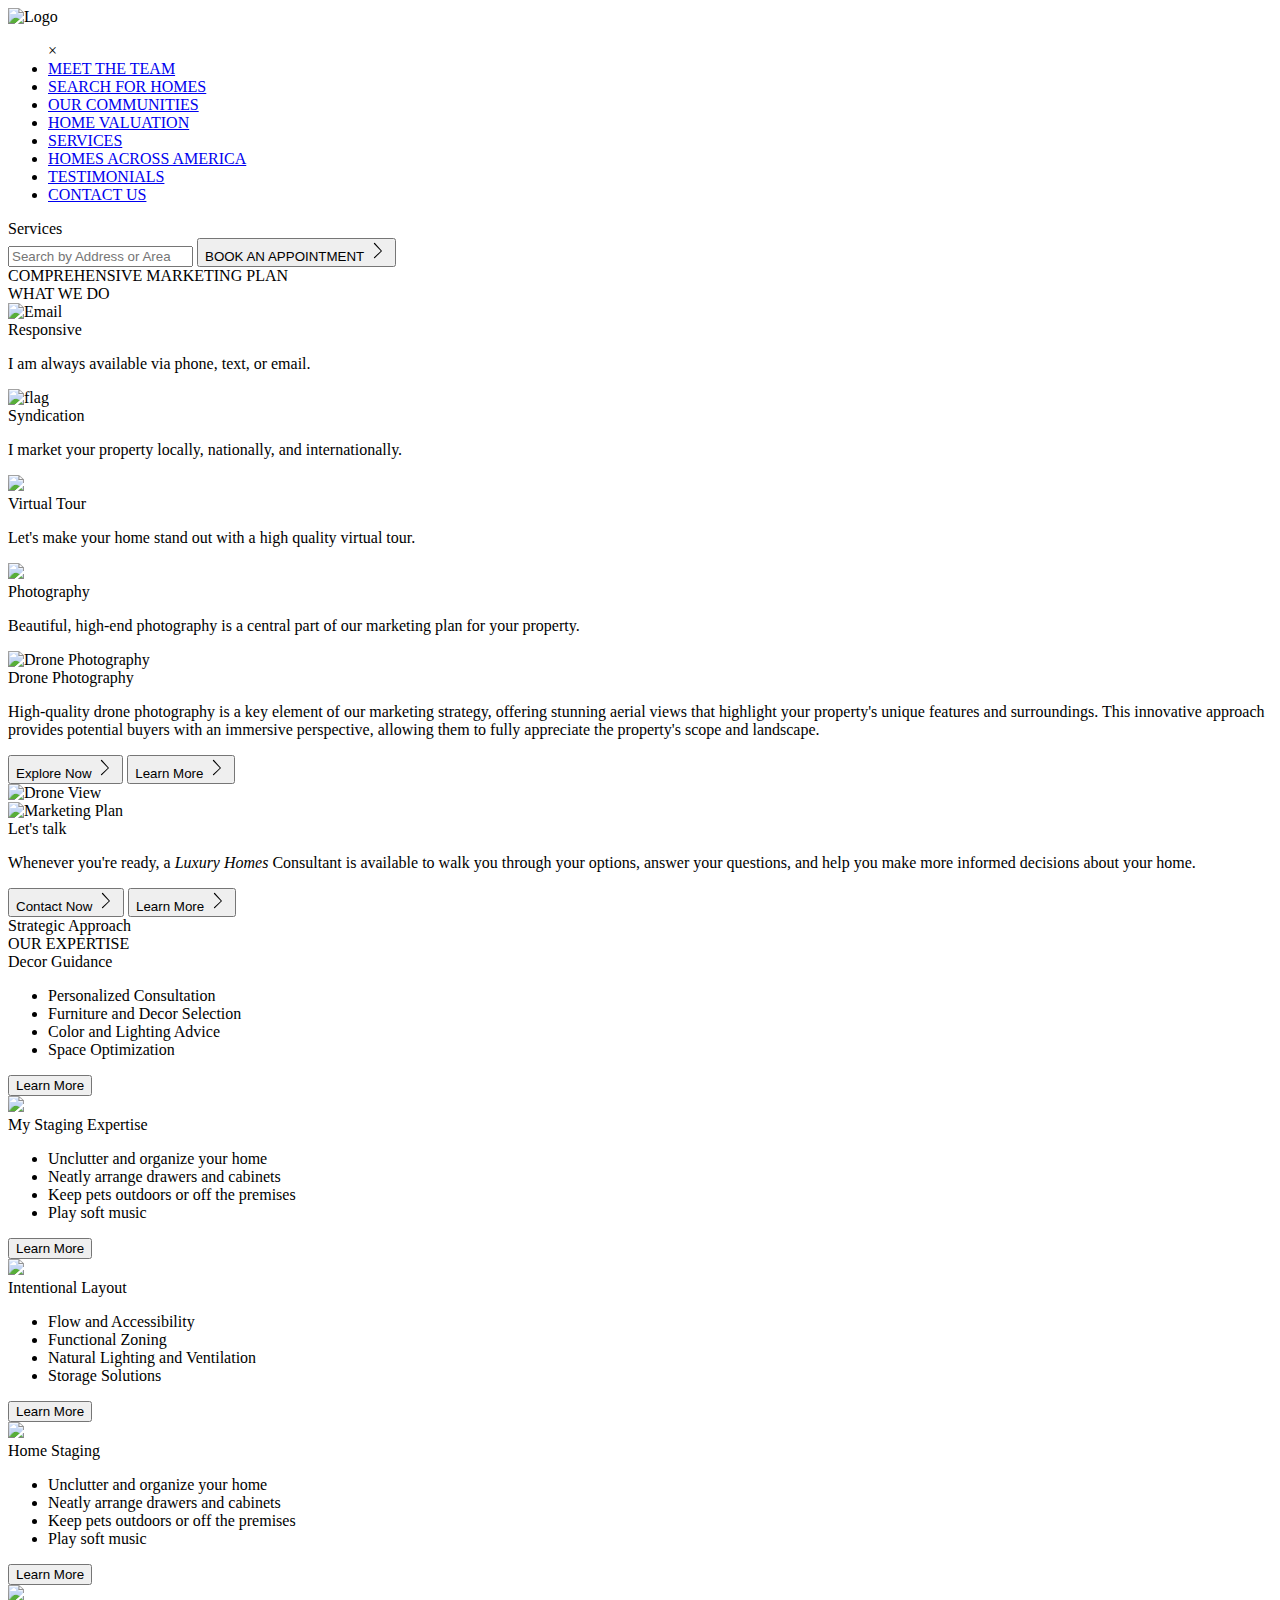
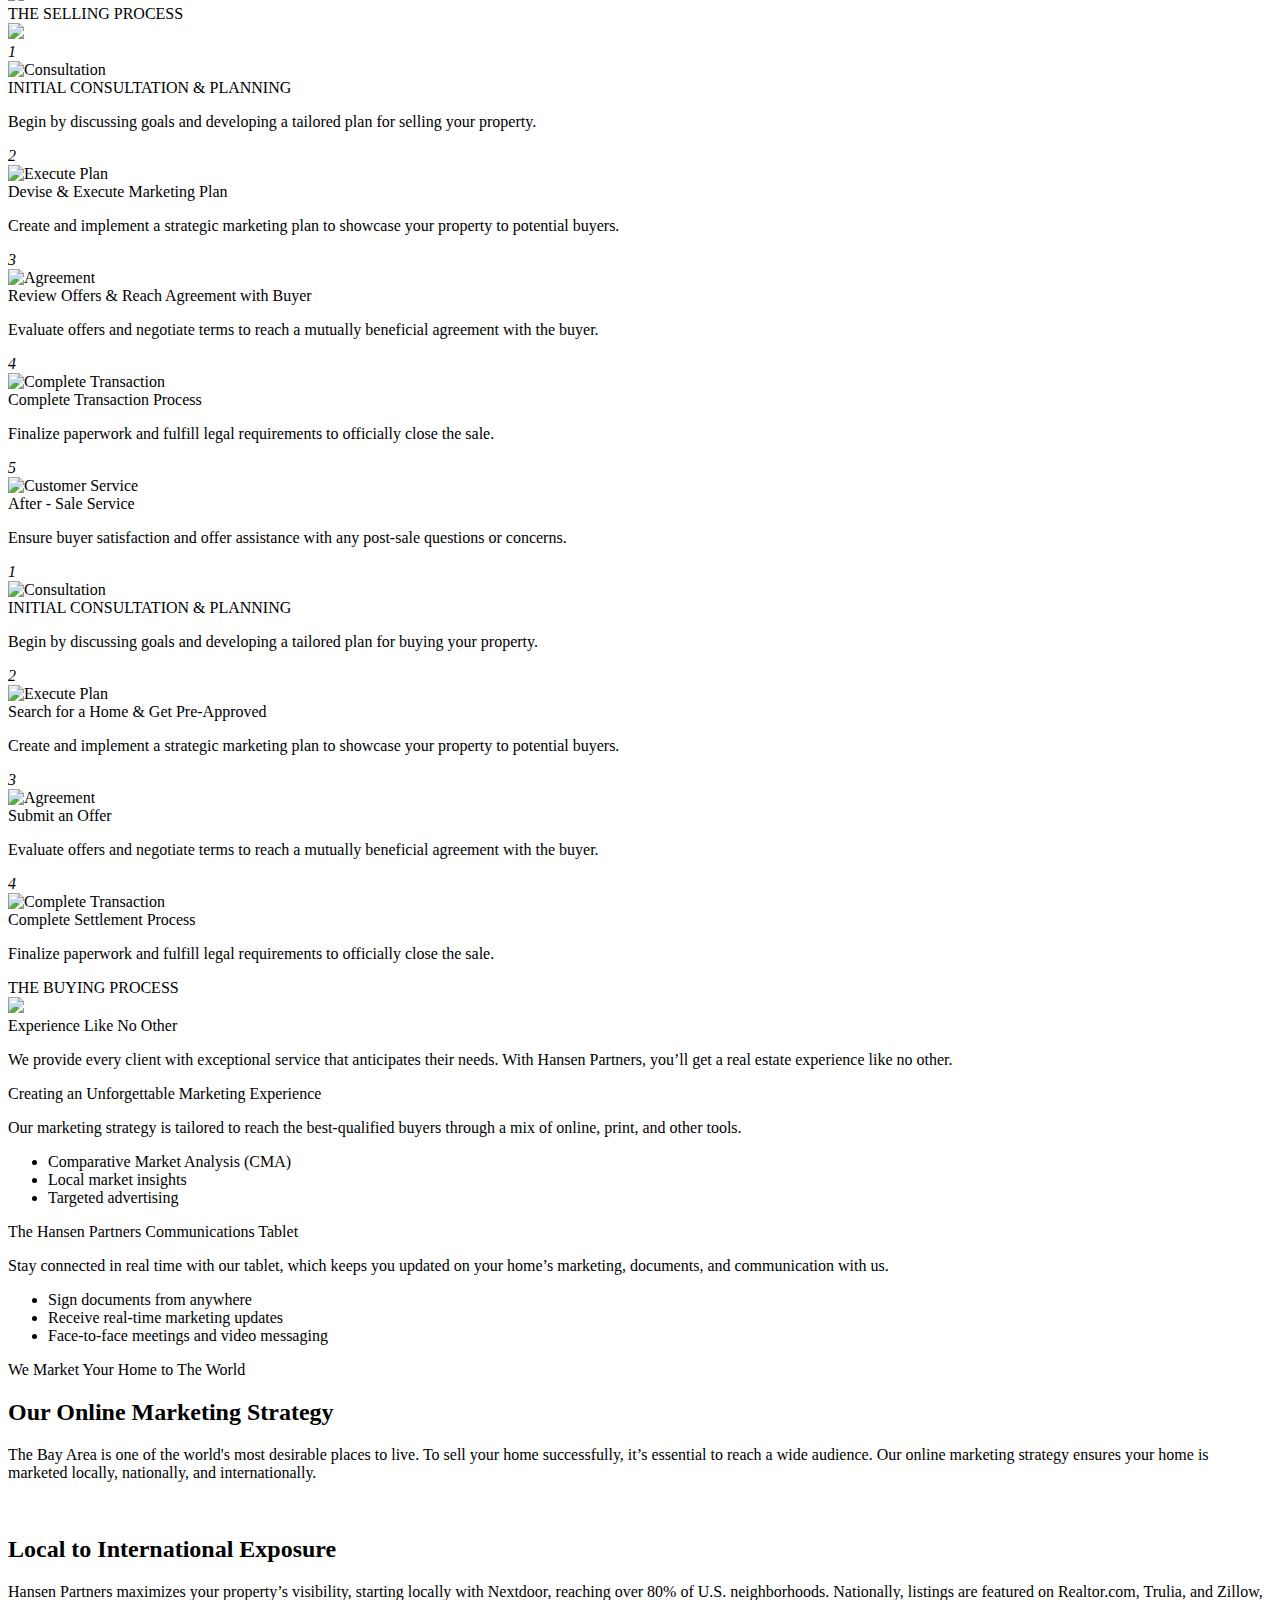
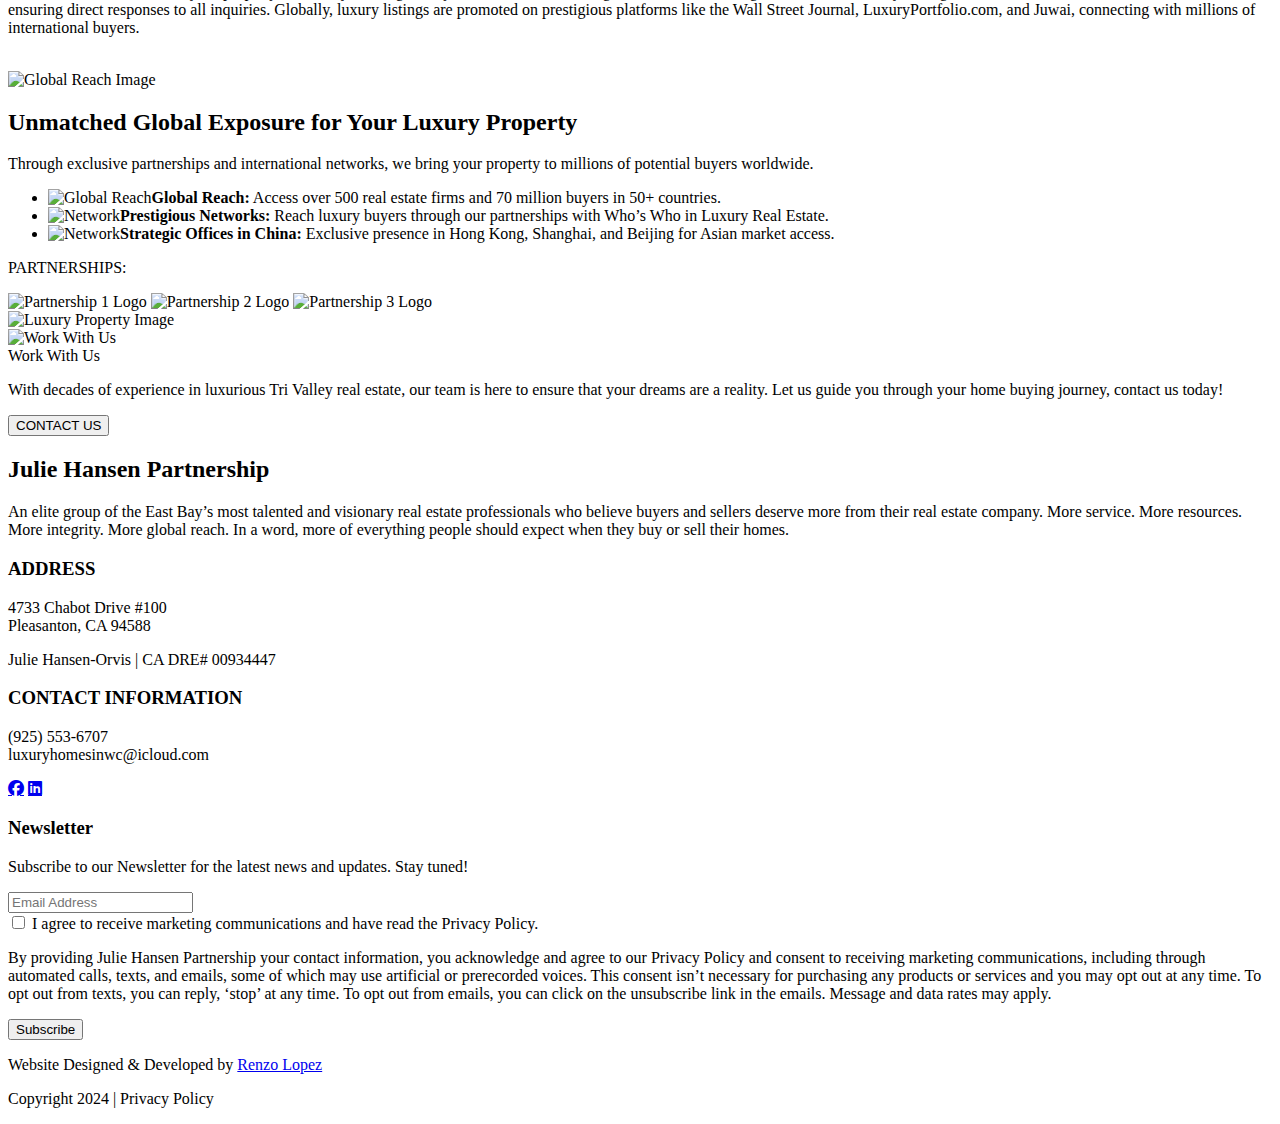
==== index.html @ a92ba983 "Add files via upload" ====
<!DOCTYPE html>
<html lang="en">

<head>
  <meta charset="UTF-8">
  <meta name="viewport" content="width=device-width, initial-scale=1.0">
  <title>Services | Pleasanton Real Estate | Julie Hansen Partnership</title>
  <link rel="icon" href="../img/julie-hansen-logo.ico" type="image/x-icon">
  <link href="../css/styles.css" rel="stylesheet">
  <link href="../css/responsive-marketing-plan.css" rel="stylesheet">
  <link href="../css/responsive-header.css" rel="stylesheet">
  <link href="../css/responsive-drone.css" rel="stylesheet">
  <link href="../css/responsive-market.css" rel="stylesheet">
  <link href="../css/responsive-process.css" rel="stylesheet">
  <link href="../css/responsive-gallery.css" rel="stylesheet">
  <link href="../css/responsive-partnership.css" rel="stylesheet">
  <link href="../css/responsive-work.css" rel="stylesheet">
  <link rel="preconnect" href="https://fonts.googleapis.com">
  <link rel="preconnect" href="https://fonts.gstatic.com" crossorigin>
  <link href="https://fonts.googleapis.com/css2?family=Montserrat:ital,wght@0,100..900;1,100..900&display=swap"
    rel="stylesheet">
  <link rel="stylesheet" href="https://cdnjs.cloudflare.com/ajax/libs/font-awesome/6.5.0/css/all.min.css">

</head>

<body>
  <header>
    <nav>
      <div class="overlay">
        <div class="logo">
          <img
            src="https://res.cloudinary.com/luxuryp/images/w_1920,c_limit,f_auto,q_auto/tprhoiglqzbp9mbu8x8s/jhsereno-light"
            alt="Logo">
        </div>
        <div class="hamburger" id="hamburger">
          <div class="bar"></div>
          <div class="bar"></div>
          <div class="bar"></div>
        </div>
        <ul id="nav-list">
          <span class="close-btn" id="close-btn">&times;</span> <!-- Close Button -->
          <li class="header-nav"><a href="#">MEET THE TEAM</a></li>
          <li class="header-nav"><a href="#">SEARCH FOR HOMES</a></li>
          <li class="header-nav"><a href="#">OUR COMMUNITIES</a></li>
          <li class="header-nav"><a href="#">HOME VALUATION</a></li>
          <li class="header-nav"><a href="#">SERVICES</a></li>
          <li class="header-nav"><a href="#">HOMES ACROSS AMERICA</a></li>
          <li class="header-nav"><a href="#">TESTIMONIALS</a></li>
          <li class="header-nav"><a href="#">CONTACT US</a></li>
        </ul>
      </div>
      <section id="services-section">
        <div class="service-txt">Services</div>
        <div id="services-btn-container">
          <input type="text" class="search-bar" placeholder="Search by Address or Area">
          <button class="appointment">
            BOOK AN APPOINTMENT
            <svg xmlns="http://www.w3.org/2000/svg" width="20" height="20" fill="currentColor" class="chevron-icon"
              viewBox="0 0 16 16">
              <path fill-rule="evenodd"
                d="M4.854 1.646a.5.5 0 0 1 .707 0L11.207 8l-5.646 5.646a.5.5 0 0 1-.707-.707L10.293 8 4.854 2.354a.5.5 0 0 1 0-.708z" />
            </svg>
          </button>
        </div>
      </section>
    </nav>
  </header>




  <section id="marketing-plan">
    <div class="plan-title">
      <span class="plan-highlight">COMPREHENSIVE</span> MARKETING PLAN
      <div class="sub-title">WHAT WE DO</div>
    </div>
    <div class="plan">
      <div class="plan-approach">
        <div class="plan-info">

          <img src="../img/responsive" alt="Email">
          <div class="plan-txt">
            Responsive
          </div>
          <p>
            I am always available via phone, text, or email.
          </p>
        </div>
      </div>
      <div class="plan-approach">
        <div class="plan-info">
          <img src="../img/syndication" alt="flag">
          <div class="plan-txt">
            Syndication
          </div>
          <p>
            I market your property locally, nationally, and internationally.
          </p>
        </div>
      </div>

      <div class="plan-approach">
        <div class="plan-info"><img src="../img/virtual-tour.jpeg">
          <div class="plan-txt">
            Virtual Tour
          </div>
          <p>
            Let's make your home stand out with a high quality virtual tour.
          </p>
        </div>
      </div>

      <div class="plan-approach">
        <div class="plan-info"><img src="../img/photography.jpeg">
          <div class="plan-txt">
            Photography
          </div>
          <p>
            Beautiful, high-end photography is a central part of our marketing plan for your property.
          </p>
        </div>
      </div>
    </div>
    <div class="drone">
      <div class="drone-container">
        <div class="drone-approach">
          <div class="drone-info">
            <img src="../img/drone-photography.jpeg" alt="Drone Photography">
          </div>
        </div>
        <div class="drone-details">
          <div class="start-txt">
            Drone Photography
          </div>
          <p>High-quality drone photography is a key element of our marketing strategy, offering stunning aerial views
            that highlight
            your property's unique features and surroundings. This innovative approach provides potential buyers with an
            immersive
            perspective, allowing them to fully appreciate the property's scope and landscape.
          </p>
          <div class="drone-btn">
            <button class="contact-btn">Explore Now
              <svg xmlns="http://www.w3.org/2000/svg" width="20" height="20" fill="currentColor" class="chevron-icon"
                viewBox="0 0 16 16">
                <path fill-rule="evenodd"
                  d="M4.854 1.646a.5.5 0 0 1 .707 0L11.207 8l-5.646 5.646a.5.5 0 0 1-.707-.707L10.293 8 4.854 2.354a.5.5 0 0 1 0-.708z" />
              </svg></button>
            <button class="learn-more">Learn More
              <svg xmlns="http://www.w3.org/2000/svg" width="20" height="20" fill="currentColor" class="chevron-icon"
                viewBox="0 0 16 16">
                <path fill-rule="evenodd"
                  d="M4.854 1.646a.5.5 0 0 1 .707 0L11.207 8l-5.646 5.646a.5.5 0 0 1-.707-.707L10.293 8 4.854 2.354a.5.5 0 0 1 0-.708z" />
              </svg>
            </button>
          </div>
        </div>
        <div class="drone-view"><img src="../img/drone-view.jpeg" alt="Drone View"></div>
      </div>
    </div>
    <div class="plan2">
      <div class="plan2-container">

        <div class="market-approach"><img src="../img/marketing-plan.jpeg" alt="Marketing Plan"></div>
        <div class="market-approach-details">
          <div class="start-txt">
            Let's talk
          </div>
          <p>Whenever you're ready, a <span class="company-txt"><i>Luxury Homes</i></span> Consultant is available to
            walk you
            through your
            options, answer
            your questions, and help you make more informed decisions about your home.
          </p>
          <div class="plan-btn">
            <button class="contact-btn">Contact Now
              <svg xmlns="http://www.w3.org/2000/svg" width="20" height="20" fill="currentColor" class="chevron-icon"
                viewBox="0 0 16 16">
                <path fill-rule="evenodd"
                  d="M4.854 1.646a.5.5 0 0 1 .707 0L11.207 8l-5.646 5.646a.5.5 0 0 1-.707-.707L10.293 8 4.854 2.354a.5.5 0 0 1 0-.708z" />
              </svg></button>
            <button class="learn-more">Learn More
              <svg xmlns="http://www.w3.org/2000/svg" width="20" height="20" fill="currentColor" class="chevron-icon"
                viewBox="0 0 16 16">
                <path fill-rule="evenodd"
                  d="M4.854 1.646a.5.5 0 0 1 .707 0L11.207 8l-5.646 5.646a.5.5 0 0 1-.707-.707L10.293 8 4.854 2.354a.5.5 0 0 1 0-.708z" />
              </svg>
            </button>
          </div>
        </div>


      </div>
    </div>


  </section>

  <section id="strategic-approach">

    <div class="plan-title">
      <span class="plan-highlight">Strategic </span>Approach
      <div class="sub-title">OUR EXPERTISE</div>

    </div>
    <div class="services-offered">
      <div class="service-title">
        <div class="service-overlay">
          <div class="services-txt">Decor Guidance</div>
          <ul>
            <li>Personalized Consultation
            </li>
            <li>Furniture and Decor Selection</li>
            <li>Color and Lighting Advice</li>
            <li>Space Optimization
            </li>

          </ul>
          <button class="learn-btn">Learn More</button>
        </div>
        <img src="../img/decor-guidance.jpeg" class="blurred-image">
      </div>

      <div class="service-title">
        <div class="service-overlay">
          <div class="services-txt">My Staging Expertise</div>
          <ul>
            <li>Unclutter and organize your home

            </li>
            <li>Neatly arrange drawers and cabinets
            </li>
            <li>Keep pets outdoors or off the premises</li>
            <li>Play soft music
            </li>
          </ul>
          <button class="learn-btn">Learn More</button>

        </div>
        <img src="../img/staging-expertise.jpeg" class="blurred-image">
      </div>

      <div class="service-title">
        <div class="service-overlay">
          <div class="services-txt">Intentional Layout</div>
          <ul>
            <li>Flow and Accessibility
            </li>
            <li>Functional Zoning</li>
            <li>Natural Lighting and Ventilation</li>
            <li>Storage Solutions
            </li>

          </ul>
          <button class="learn-btn">Learn More</button>

        </div>
        <img src="../img/home-organize.jpeg" class="blurred-image">
      </div>

      <div class="service-title">
        <div class="service-overlay">
          <div class="services-txt">Home Staging</div>
          <ul>
            <li>Unclutter and organize your home

            </li>
            <li>Neatly arrange drawers and cabinets
            </li>
            <li>Keep pets outdoors or off the premises
            </li>
            <li>Play soft music
            </li>

          </ul>
          <button class="learn-btn">Learn More</button>

        </div>
        <img src="../img/intentional-layout.jpeg" class="blurred-image">
      </div>
    </div>
  </section>

  <section id="selling-process">
    <div class="selling-container">
      <div class="selling-steps">
        <div class="selling-overlay">THE SELLING PROCESS</div>
        <img src="../img/selling-process.jpeg">
      </div>
      <div class="timeline">
        <div class="timeline__event animated fadeInUp delay-3s timeline__event--type1">
          <div class="timeline__event__icon">
            <i>1</i>
            <div class="timeline_icon">
              <img src="../img/consultation.svg" alt="Consultation">
            </div>
          </div>
          <div class="timeline__event__content">
            <div class="timeline__event__title">
              INITIAL CONSULTATION & PLANNING
            </div>
            <div class="timeline__event__description">
              <p>Begin by discussing goals and developing a tailored plan for selling your property.</p>
            </div>
          </div>
        </div>
        <div class="timeline__event animated fadeInUp delay-2s timeline__event--type2">
          <div class="timeline__event__icon">
            <i>2</i>
            <div class="timeline_icon">
              <img src="../img/execute.png" alt="Execute Plan">
            </div>
          </div>
          <div class="timeline__event__content">
            <div class="timeline__event__title">
              Devise & Execute Marketing Plan
            </div>
            <div class="timeline__event__description">
              <p>Create and implement a strategic marketing plan to showcase your property to potential buyers.</p>
            </div>
          </div>
        </div>
        <div class="timeline__event animated fadeInUp delay-1s timeline__event--type3">
          <div class="timeline__event__icon">
            <i>3</i>
            <div class="timeline_icon">
              <img src="../img/agreement.png" alt="Agreement">
            </div>
          </div>
          <div class="timeline__event__content">
            <div class="timeline__event__title">
              Review Offers & Reach Agreement with Buyer
            </div>
            <div class="timeline__event__description">
              <p>Evaluate offers and negotiate terms to reach a mutually beneficial agreement with the buyer.</p>
            </div>
          </div>
        </div>
        <div class="timeline__event animated fadeInUp timeline__event--type4">
          <div class="timeline__event__icon">
            <i>4</i>
            <div class="timeline_icon">
              <img src="../img/order.png" alt="Complete Transaction">
            </div>
          </div>
          <div class="timeline__event__content">
            <div class="timeline__event__title">
              Complete Transaction Process
            </div>
            <div class="timeline__event__description">
              <p>Finalize paperwork and fulfill legal requirements to officially close the sale.</p>
            </div>
          </div>
        </div>
        <div class="timeline__event animated fadeInUp timeline__event--type5">
          <div class="timeline__event__icon">
            <i>5</i>
            <div class="timeline_icon">
              <img src="../img/customer-service.png" alt="Customer Service">
            </div>
          </div>
          <div class="timeline__event__content">
            <div class="timeline__event__title">
              After - Sale Service
            </div>
            <div class="timeline__event__description">
              <p>Ensure buyer satisfaction and offer assistance with any post-sale questions or concerns.</p>
            </div>
          </div>
        </div>
      </div>
    </div>
  </section>
  <section id="buying-process">
    <div class="buying-container">
      <div class="buying-timeline">
        <div class="buying-timeline__event animated fadeInUp delay-3s buying-timeline__event--type1">
          <div class="buying-timeline__event__icon">
            <i>1</i>
            <div class="buying-timeline_icon">
              <img src="../img/consultation.svg" alt="Consultation">
            </div>
          </div>
          <div class="buying-timeline__event__content">
            <div class="buying-timeline__event__title">
              INITIAL CONSULTATION & PLANNING
            </div>
            <div class="buying-timeline__event__description">
              <p>Begin by discussing goals and developing a tailored plan for buying your property.</p>
            </div>
          </div>
        </div>
        <div class="buying-timeline__event animated fadeInUp delay-2s buying-timeline__event--type2">
          <div class="buying-timeline__event__icon">
            <i>2</i>
            <div class="buying-timeline_icon">
              <img src="../img/evaluation.png" alt="Execute Plan">
            </div>
          </div>
          <div class="buying-timeline__event__content">
            <div class="buying-timeline__event__title">
              Search for a Home & Get Pre-Approved
            </div>
            <div class="buying-timeline__event__description">
              <p>Create and implement a strategic marketing plan to showcase your property to potential buyers.</p>
            </div>
          </div>
        </div>
        <div class="buying-timeline__event animated fadeInUp delay-1s buying-timeline__event--type3">
          <div class="buying-timeline__event__icon">
            <i>3</i>
            <div class="buying-timeline_icon">
              <img src="../img/agreement.png" alt="Agreement">
            </div>
          </div>
          <div class="buying-timeline__event__content">
            <div class="buying-timeline__event__title">
              Submit an Offer
            </div>
            <div class="buying-timeline__event__description">
              <p>Evaluate offers and negotiate terms to reach a mutually beneficial agreement with the buyer.</p>
            </div>
          </div>
        </div>
        <div class="buying-timeline__event animated fadeInUp buying-timeline__event--type4">
          <div class="buying-timeline__event__icon">
            <i>4</i>
            <div class="buying-timeline_icon">
              <img src="../img/order.png" alt="Complete Transaction">
            </div>
          </div>
          <div class="buying-timeline__event__content">
            <div class="buying-timeline__event__title">
              Complete Settlement Process
            </div>
            <div class="buying-timeline__event__description">
              <p>Finalize paperwork and fulfill legal requirements to officially close the sale.</p>
            </div>
          </div>
        </div>

      </div>
      <div class="buying-steps">
        <div class="buying-overlay">THE BUYING PROCESS</div>
        <img src="../img/buying-process.jpeg">
      </div>
    </div>
  </section>

  <section id="marketing-strategy">

    <!-- Single Gallery-Style Section -->
    <div class="section-gallery">
      <div class="slide-overlay"></div>

      <div class="background-images">
        <div class="slide" style="background-image: url('../img/success.jpeg');"></div>
        <div class="slide" style="background-image: url('../img/marketing-strategy.jpeg');"></div>
        <div class="slide" style="background-image: url('../img/hansen-partners.jpeg');"></div>
      </div>

      <div class="slide-content active">
        <div class="slide-title">Experience Like No Other</div>
        <p>We provide every client with exceptional service that anticipates their needs. With Hansen Partners, you’ll
          get a real estate experience like no other.</p>
      </div>

      <div class="slide-content">
        <div class="slide-title">Creating an Unforgettable Marketing Experience</div>
        <p>Our marketing strategy is tailored to reach the best-qualified buyers through a mix of online, print, and
          other tools.</p>
        <ul>
          <li>Comparative Market Analysis (CMA)</li>
          <li>Local market insights</li>
          <li>Targeted advertising</li>
        </ul>
      </div>

      <div class="slide-content">
        <div class="slide-title">The Hansen Partners Communications Tablet</div>
        <p>Stay connected in real time with our tablet, which keeps you updated on your home’s marketing, documents,
          and communication with us.</p>
        <ul>
          <li>Sign documents from anywhere</li>
          <li>Receive real-time marketing updates</li>
          <li>Face-to-face meetings and video messaging</li>
        </ul>
      </div>

      <div class="slide-indicators">
        <span class="dot active"></span>
        <span class="dot"></span>
        <span class="dot"></span>
      </div>
    </div>

    <div class="online-marketing-strategy">
      <div class="main-title">We Market Your Home to The World</div>
      <div class="strategy-container">

        <div class="marketing-strategy">
          <div class="text">
            <h2>Our Online Marketing Strategy</h2>
            <p class="section-paragraph">The Bay Area is one of the world's most desirable places to live. To sell your
              home
              successfully, it’s
              essential
              to reach a wide audience. Our online marketing strategy ensures your home is marketed locally, nationally,
              and
              internationally.</p>
          </div>
          <div class="characteristics">
            <img src="../img/local-market.png" alt="">
            <img src="../img/national-market.png" alt="">
            <img src="../img/international-market.png" alt="">
          </div>
        </div>

        <div class="area-exposure">

          <div class="exposure">
            <div class="text">
              <h2>Local to International Exposure</h2>
              <p class="section-paragraph">Hansen Partners maximizes your property’s visibility, starting locally with
                Nextdoor, reaching over 80% of U.S.
                neighborhoods. Nationally, listings are featured on Realtor.com, Trulia, and Zillow, ensuring direct
                responses to all
                inquiries. Globally, luxury listings are promoted on prestigious platforms like the Wall Street Journal,
                LuxuryPortfolio.com, and Juwai, connecting with millions of international buyers.
              </p>
            </div>
            <div class="real-estate-logos">
              <img src="../img/national-exposure.jpeg" alt="">
            </div>
          </div>


        </div>
      </div>


    </div>

  </section>
  <section id="partnerships">
    <div class="partnerships-container">

      <div class="left-image">
        <img src="../img/partnership.jpeg" alt="Global Reach Image">
      </div>

      <div class="center-content">
        <h2>Unmatched Global Exposure for Your Luxury Property</h2>
        <p class="subheading">
          Through exclusive partnerships and international networks, we bring your property to millions of potential
          buyers worldwide.
        </p>
        <ul class="highlights">
          <li><img src="../img/global-marketing.png" alt="Global Reach"><strong>Global Reach:</strong> Access over 500
            real estate firms and 70 million buyers in 50+ countries.
          </li>
          <li><img src="../img/networking.png" alt="Network"><strong>Prestigious Networks:</strong> Reach luxury buyers
            through our partnerships with Who’s Who in
            Luxury
            Real Estate.</li>
          <li><img src="../img/office.png" alt="Network"><strong>Strategic Offices in China:</strong> Exclusive presence
            in Hong Kong, Shanghai, and Beijing for
            Asian market access.</li>
        </ul>

        <!-- Partnerships Section -->
        <div class="partnership-logos">
          <p>PARTNERSHIPS:</p>
          <img src="../img/leadingRE.png" alt="Partnership 1 Logo">
          <img src="../img/luxury-portfolio.png" alt="Partnership 2 Logo">
          <img src="../img/luxury-real-estate.png" alt="Partnership 3 Logo">
          <!-- Add more logos as needed -->
        </div>
      </div>

      <div class="right-image">
        <img src="../img/affiliate.jpeg" alt="Luxury Property Image">
      </div>

    </div>
  </section>

  <section id="work-with-us">
    <div class="work-img">
      <img src="../img/work-with-us.jpeg" alt="Work With Us">
    </div>
    <div class="work-overlay">
      <div class="work-with-us">
        <div class="work-title">
          Work With Us
        </div>
        <p>With decades of experience in luxurious Tri Valley real estate, our team is here to ensure that your dreams
          are
          a reality. Let us guide you through your home buying journey, contact us today!</p>
        <button class="work-contact">CONTACT US</button>
      </div>
    </div>
  </section>

  <footer>
    <div class="footer-container">
      <div class="footer-info">
        <h2>Julie Hansen Partnership</h2>
        <p>An elite group of the East Bay’s most talented and visionary real estate professionals who believe buyers and
          sellers deserve more from their real estate company. More service. More resources. More integrity. More global
          reach. In a word, more of everything people should expect when they buy or sell their homes.</p>
        <h3>ADDRESS</h3>
        <p>4733 Chabot Drive #100<br>Pleasanton, CA 94588</p>
        <p>Julie Hansen-Orvis | CA DRE# 00934447</p>
        <h3>CONTACT INFORMATION</h3>
        <p>(925) 553-6707<br>luxuryhomesinwc@icloud.com</p>
        <a href="https://www.facebook.com/juliehansenpartership" target="_blank" class="fa-brands fa-facebook"></a>
        <a href="https://www.linkedin.com/in/julie-hansen-orvis-10b99359/" target="_blank"
          class="fa-brands fa-linkedin"></a>

      </div>

      <div class="newsletter">
        <h3>Newsletter</h3>
        <p>Subscribe to our Newsletter for the latest news and updates. Stay tuned!</p>
        <input class="input-email" type="email" placeholder="Email Address" required>
        <div class="consent-checkbox">
          <input type="checkbox" id="consent" required>
          <label for="consent">I agree to receive marketing communications and have read the Privacy Policy.</label>
        </div>


        <p>By providing Julie Hansen Partnership your contact information, you acknowledge and agree to our Privacy
          Policy and
          consent to receiving marketing communications, including through automated calls, texts, and emails, some of
          which
          may use artificial or prerecorded voices. This consent isn’t necessary for purchasing any products or services
          and
          you may opt out at any time. To opt out from texts, you can reply, ‘stop’ at any time. To opt out from emails,
          you
          can click on the unsubscribe link in the emails. Message and data rates may apply.</p>
        <button class="newsletter-btn" type="submit">Subscribe</button>
      </div>

    </div>

  </footer>
  <div class="footer-bottom">
    <p>Website Designed & Developed by <span class="owner"><a
          href="https://nxo-2jfcg8don-nxo-als-projects.vercel.app/">Renzo
          Lopez</a></span></p>
    <p>Copyright 2024 | Privacy Policy</p>
  </div>












  <script src="../js/app.js"></script>
  <script src="../js/toggle.js"></script>
</body>

</html>
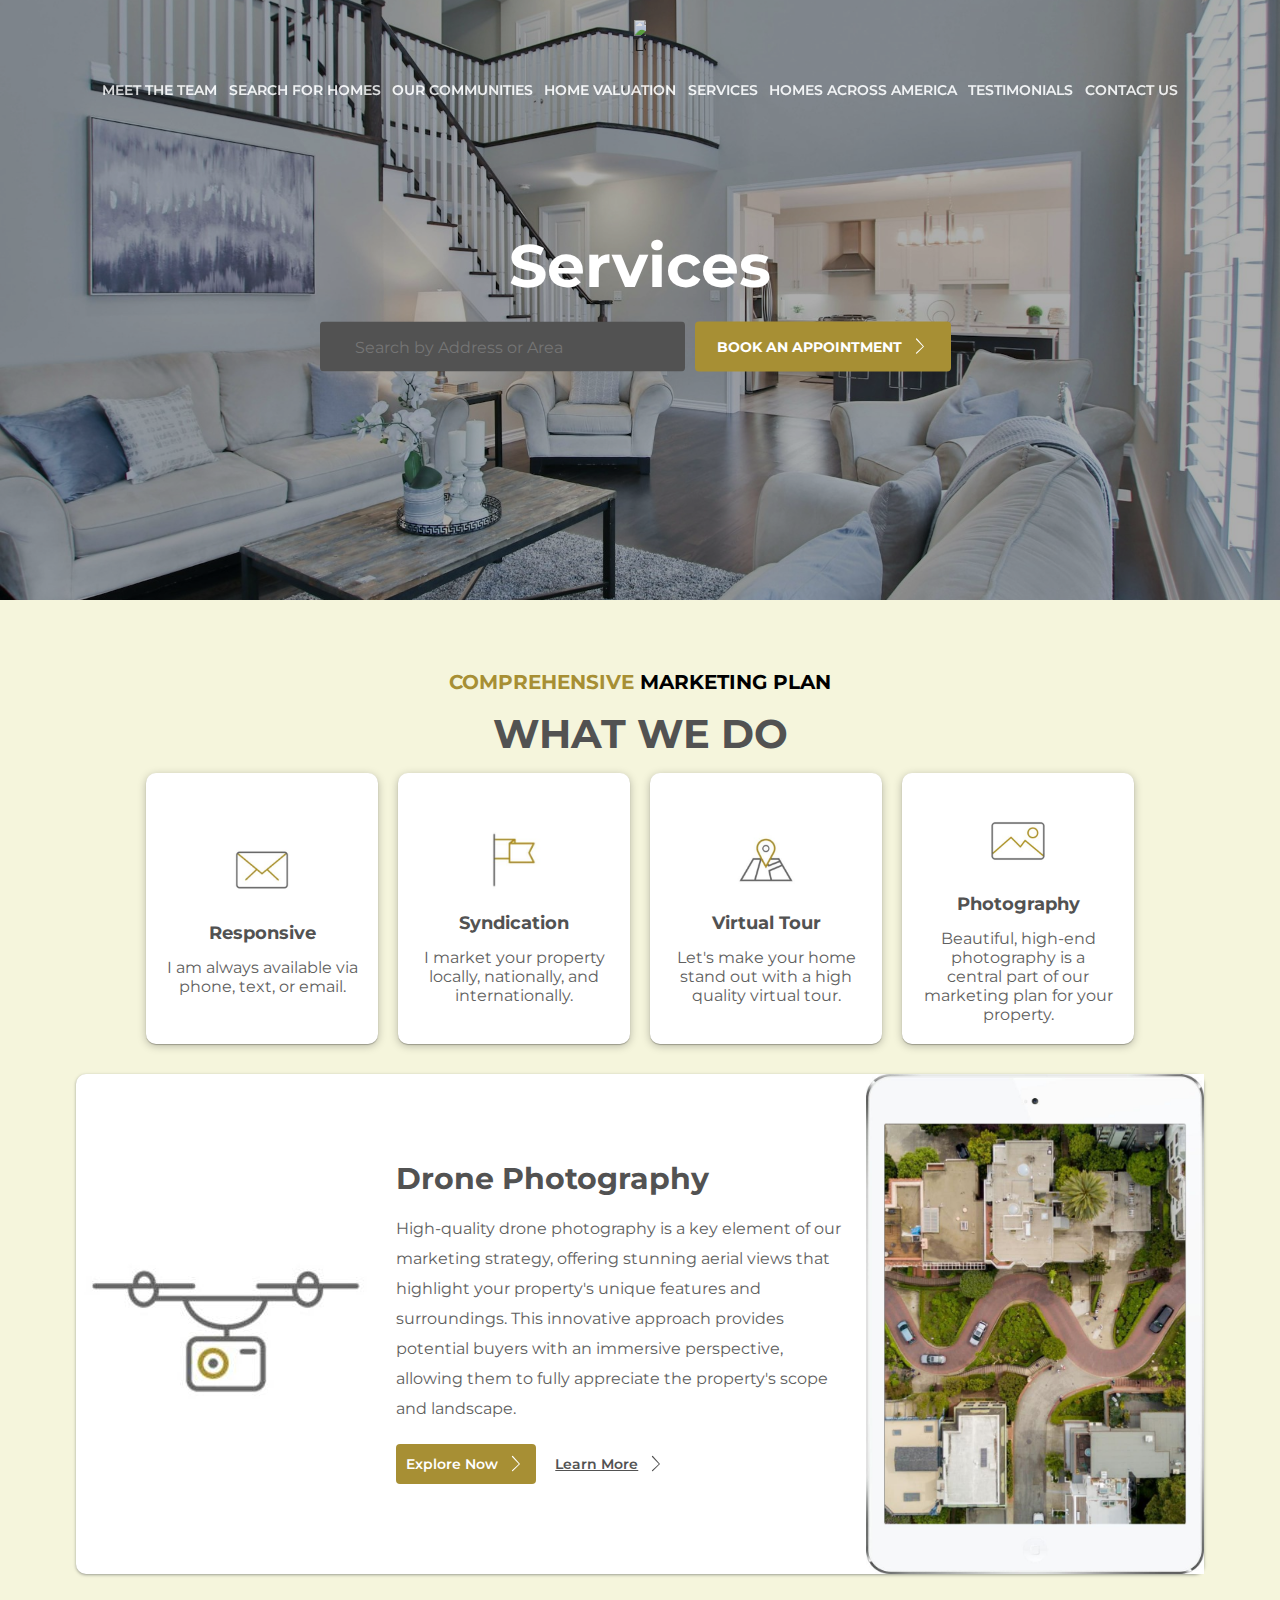
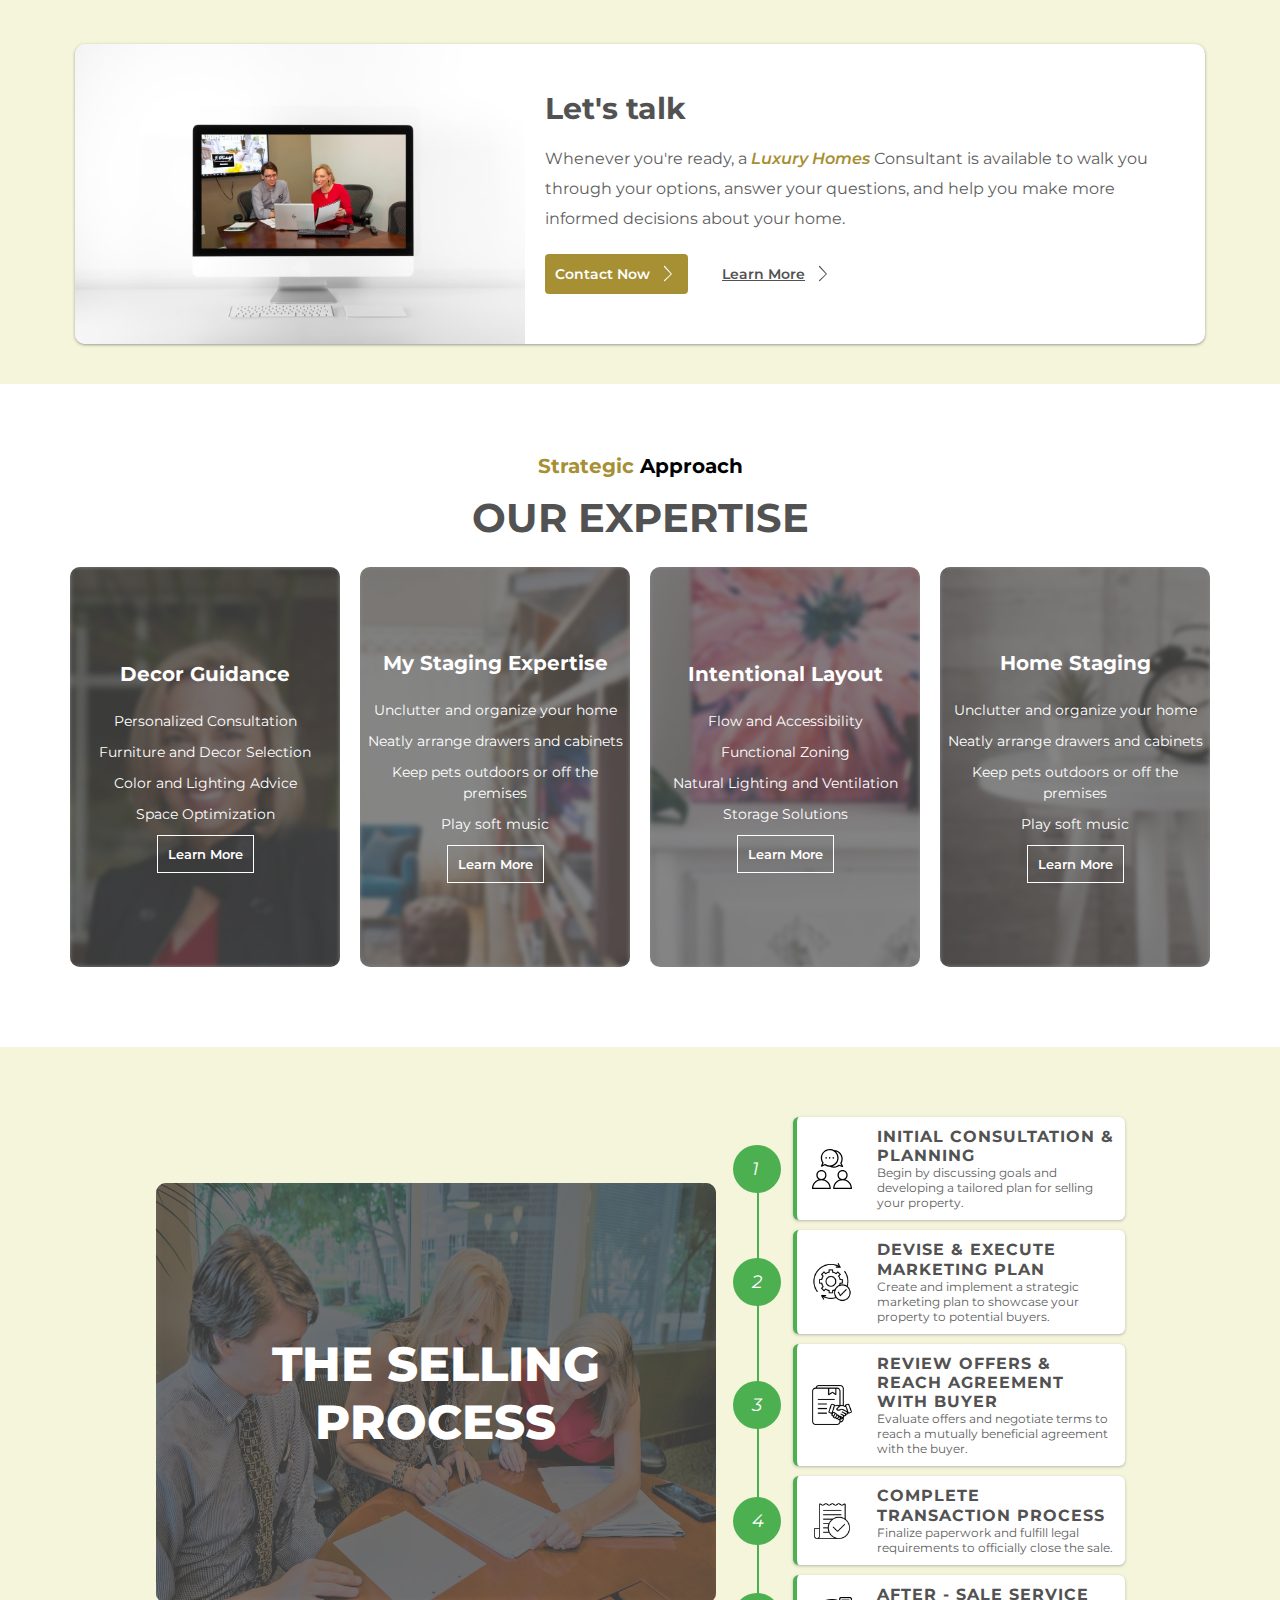
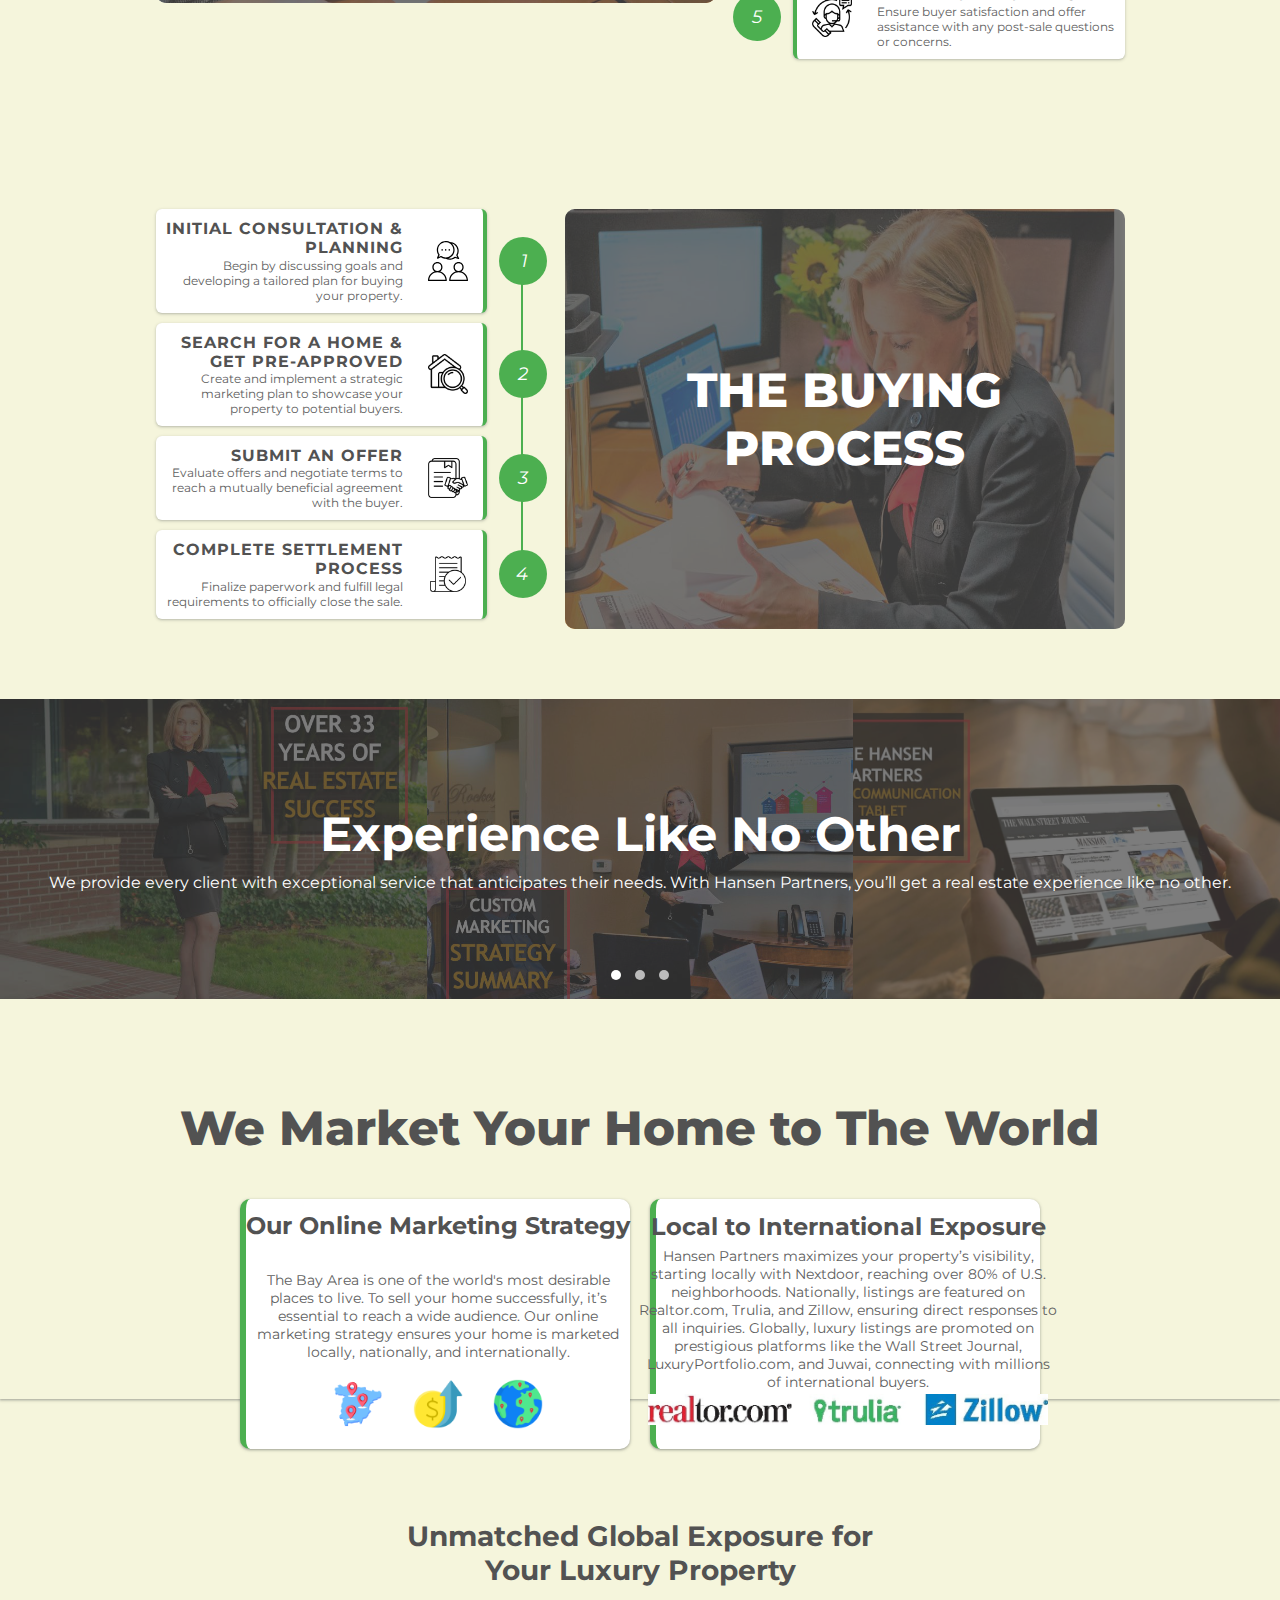
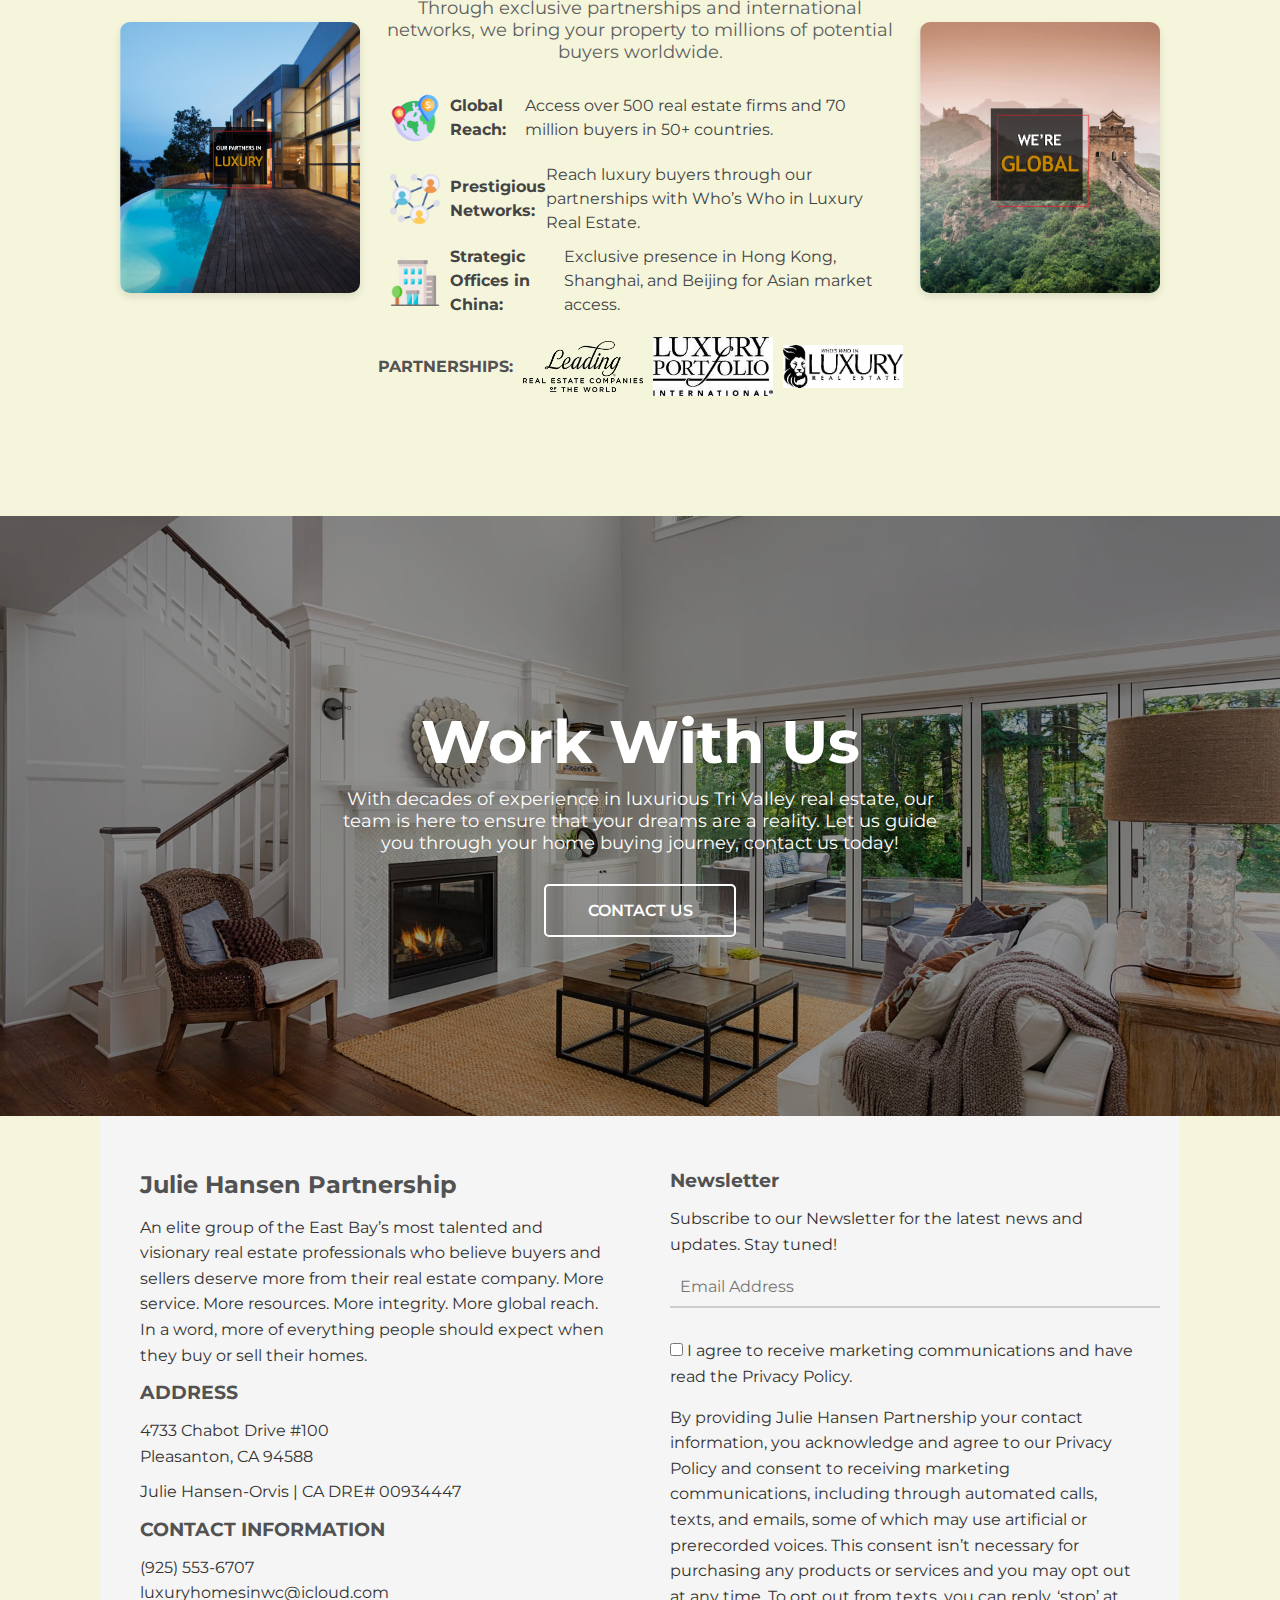
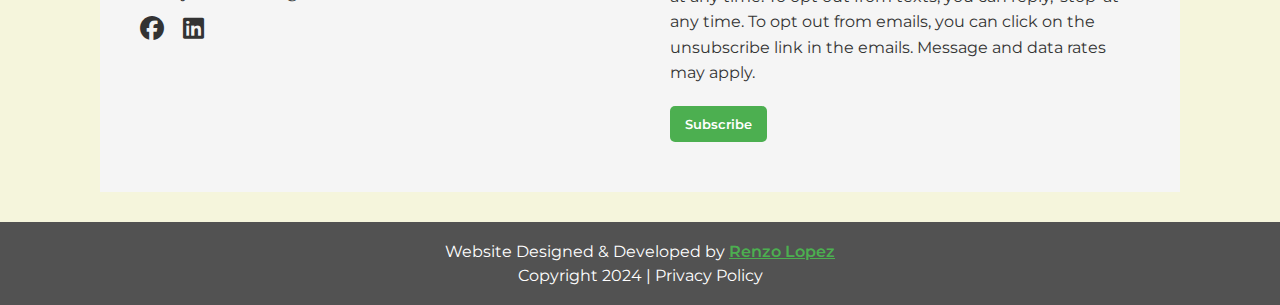
==== commit c36aeb10: "Add files via upload" ====
--- a/index.html
+++ b/index.html
@@ -5,16 +5,16 @@
   <meta charset="UTF-8">
   <meta name="viewport" content="width=device-width, initial-scale=1.0">
   <title>Services | Pleasanton Real Estate | Julie Hansen Partnership</title>
-  <link rel="icon" href="../img/julie-hansen-logo.ico" type="image/x-icon">
-  <link href="../css/styles.css" rel="stylesheet">
-  <link href="../css/responsive-marketing-plan.css" rel="stylesheet">
-  <link href="../css/responsive-header.css" rel="stylesheet">
-  <link href="../css/responsive-drone.css" rel="stylesheet">
-  <link href="../css/responsive-market.css" rel="stylesheet">
-  <link href="../css/responsive-process.css" rel="stylesheet">
-  <link href="../css/responsive-gallery.css" rel="stylesheet">
-  <link href="../css/responsive-partnership.css" rel="stylesheet">
-  <link href="../css/responsive-work.css" rel="stylesheet">
+  <link rel="icon" href="./img/julie-hansen-logo.ico" type="image/x-icon">
+  <link href="./css/styles.css" rel="stylesheet">
+  <link href="./css/responsive-marketing-plan.css" rel="stylesheet">
+  <link href="./css/responsive-header.css" rel="stylesheet">
+  <link href="./css/responsive-drone.css" rel="stylesheet">
+  <link href="./css/responsive-market.css" rel="stylesheet">
+  <link href="./css/responsive-process.css" rel="stylesheet">
+  <link href="./css/responsive-gallery.css" rel="stylesheet">
+  <link href="./css/responsive-partnership.css" rel="stylesheet">
+  <link href="./css/responsive-work.css" rel="stylesheet">
   <link rel="preconnect" href="https://fonts.googleapis.com">
   <link rel="preconnect" href="https://fonts.gstatic.com" crossorigin>
   <link href="https://fonts.googleapis.com/css2?family=Montserrat:ital,wght@0,100..900;1,100..900&display=swap"
@@ -78,7 +78,7 @@
       <div class="plan-approach">
         <div class="plan-info">
 
-          <img src="../img/responsive" alt="Email">
+          <img src="./img/responsive" alt="Email">
           <div class="plan-txt">
             Responsive
           </div>
@@ -89,7 +89,7 @@
       </div>
       <div class="plan-approach">
         <div class="plan-info">
-          <img src="../img/syndication" alt="flag">
+          <img src="./img/syndication" alt="flag">
           <div class="plan-txt">
             Syndication
           </div>
@@ -100,7 +100,7 @@
       </div>
 
       <div class="plan-approach">
-        <div class="plan-info"><img src="../img/virtual-tour.jpeg">
+        <div class="plan-info"><img src="./img/virtual-tour.jpeg">
           <div class="plan-txt">
             Virtual Tour
           </div>
@@ -111,7 +111,7 @@
       </div>
 
       <div class="plan-approach">
-        <div class="plan-info"><img src="../img/photography.jpeg">
+        <div class="plan-info"><img src="./img/photography.jpeg">
           <div class="plan-txt">
             Photography
           </div>
@@ -125,7 +125,7 @@
       <div class="drone-container">
         <div class="drone-approach">
           <div class="drone-info">
-            <img src="../img/drone-photography.jpeg" alt="Drone Photography">
+            <img src="./img/drone-photography.jpeg" alt="Drone Photography">
           </div>
         </div>
         <div class="drone-details">
@@ -154,13 +154,13 @@
             </button>
           </div>
         </div>
-        <div class="drone-view"><img src="../img/drone-view.jpeg" alt="Drone View"></div>
+        <div class="drone-view"><img src="./img/drone-view.jpeg" alt="Drone View"></div>
       </div>
     </div>
     <div class="plan2">
       <div class="plan2-container">
 
-        <div class="market-approach"><img src="../img/marketing-plan.jpeg" alt="Marketing Plan"></div>
+        <div class="market-approach"><img src="./img/marketing-plan.jpeg" alt="Marketing Plan"></div>
         <div class="market-approach-details">
           <div class="start-txt">
             Let's talk
@@ -217,7 +217,7 @@
           </ul>
           <button class="learn-btn">Learn More</button>
         </div>
-        <img src="../img/decor-guidance.jpeg" class="blurred-image">
+        <img src="./img/decor-guidance.jpeg" class="blurred-image">
       </div>
 
       <div class="service-title">
@@ -236,7 +236,7 @@
           <button class="learn-btn">Learn More</button>
 
         </div>
-        <img src="../img/staging-expertise.jpeg" class="blurred-image">
+        <img src="./img/staging-expertise.jpeg" class="blurred-image">
       </div>
 
       <div class="service-title">
@@ -254,7 +254,7 @@
           <button class="learn-btn">Learn More</button>
 
         </div>
-        <img src="../img/home-organize.jpeg" class="blurred-image">
+        <img src="./img/home-organize.jpeg" class="blurred-image">
       </div>
 
       <div class="service-title">
@@ -275,7 +275,7 @@
           <button class="learn-btn">Learn More</button>
 
         </div>
-        <img src="../img/intentional-layout.jpeg" class="blurred-image">
+        <img src="./img/intentional-layout.jpeg" class="blurred-image">
       </div>
     </div>
   </section>
@@ -284,14 +284,14 @@
     <div class="selling-container">
       <div class="selling-steps">
         <div class="selling-overlay">THE SELLING PROCESS</div>
-        <img src="../img/selling-process.jpeg">
+        <img src="./img/selling-process.jpeg">
       </div>
       <div class="timeline">
         <div class="timeline__event animated fadeInUp delay-3s timeline__event--type1">
           <div class="timeline__event__icon">
             <i>1</i>
             <div class="timeline_icon">
-              <img src="../img/consultation.svg" alt="Consultation">
+              <img src="./img/consultation.svg" alt="Consultation">
             </div>
           </div>
           <div class="timeline__event__content">
@@ -307,7 +307,7 @@
           <div class="timeline__event__icon">
             <i>2</i>
             <div class="timeline_icon">
-              <img src="../img/execute.png" alt="Execute Plan">
+              <img src="./img/execute.png" alt="Execute Plan">
             </div>
           </div>
           <div class="timeline__event__content">
@@ -323,7 +323,7 @@
           <div class="timeline__event__icon">
             <i>3</i>
             <div class="timeline_icon">
-              <img src="../img/agreement.png" alt="Agreement">
+              <img src="./img/agreement.png" alt="Agreement">
             </div>
           </div>
           <div class="timeline__event__content">
@@ -339,7 +339,7 @@
           <div class="timeline__event__icon">
             <i>4</i>
             <div class="timeline_icon">
-              <img src="../img/order.png" alt="Complete Transaction">
+              <img src="./img/order.png" alt="Complete Transaction">
             </div>
           </div>
           <div class="timeline__event__content">
@@ -355,7 +355,7 @@
           <div class="timeline__event__icon">
             <i>5</i>
             <div class="timeline_icon">
-              <img src="../img/customer-service.png" alt="Customer Service">
+              <img src="./img/customer-service.png" alt="Customer Service">
             </div>
           </div>
           <div class="timeline__event__content">
@@ -377,7 +377,7 @@
           <div class="buying-timeline__event__icon">
             <i>1</i>
             <div class="buying-timeline_icon">
-              <img src="../img/consultation.svg" alt="Consultation">
+              <img src="./img/consultation.svg" alt="Consultation">
             </div>
           </div>
           <div class="buying-timeline__event__content">
@@ -393,7 +393,7 @@
           <div class="buying-timeline__event__icon">
             <i>2</i>
             <div class="buying-timeline_icon">
-              <img src="../img/evaluation.png" alt="Execute Plan">
+              <img src="./img/evaluation.png" alt="Execute Plan">
             </div>
           </div>
           <div class="buying-timeline__event__content">
@@ -409,7 +409,7 @@
           <div class="buying-timeline__event__icon">
             <i>3</i>
             <div class="buying-timeline_icon">
-              <img src="../img/agreement.png" alt="Agreement">
+              <img src="./img/agreement.png" alt="Agreement">
             </div>
           </div>
           <div class="buying-timeline__event__content">
@@ -425,7 +425,7 @@
           <div class="buying-timeline__event__icon">
             <i>4</i>
             <div class="buying-timeline_icon">
-              <img src="../img/order.png" alt="Complete Transaction">
+              <img src="./img/order.png" alt="Complete Transaction">
             </div>
           </div>
           <div class="buying-timeline__event__content">
@@ -441,7 +441,7 @@
       </div>
       <div class="buying-steps">
         <div class="buying-overlay">THE BUYING PROCESS</div>
-        <img src="../img/buying-process.jpeg">
+        <img src="./img/buying-process.jpeg">
       </div>
     </div>
   </section>
@@ -453,9 +453,9 @@
       <div class="slide-overlay"></div>
 
       <div class="background-images">
-        <div class="slide" style="background-image: url('../img/success.jpeg');"></div>
-        <div class="slide" style="background-image: url('../img/marketing-strategy.jpeg');"></div>
-        <div class="slide" style="background-image: url('../img/hansen-partners.jpeg');"></div>
+        <div class="slide" style="background-image: url('./img/success.jpeg');"></div>
+        <div class="slide" style="background-image: url('./img/marketing-strategy.jpeg');"></div>
+        <div class="slide" style="background-image: url('./img/hansen-partners.jpeg');"></div>
       </div>
 
       <div class="slide-content active">
@@ -509,9 +509,9 @@
               internationally.</p>
           </div>
           <div class="characteristics">
-            <img src="../img/local-market.png" alt="">
-            <img src="../img/national-market.png" alt="">
-            <img src="../img/international-market.png" alt="">
+            <img src="./img/local-market.png" alt="">
+            <img src="./img/national-market.png" alt="">
+            <img src="./img/international-market.png" alt="">
           </div>
         </div>
 
@@ -529,7 +529,7 @@
               </p>
             </div>
             <div class="real-estate-logos">
-              <img src="../img/national-exposure.jpeg" alt="">
+              <img src="./img/national-exposure.jpeg" alt="">
             </div>
           </div>
 
@@ -545,7 +545,7 @@
     <div class="partnerships-container">
 
       <div class="left-image">
-        <img src="../img/partnership.jpeg" alt="Global Reach Image">
+        <img src="./img/partnership.jpeg" alt="Global Reach Image">
       </div>
 
       <div class="center-content">
@@ -555,14 +555,14 @@
           buyers worldwide.
         </p>
         <ul class="highlights">
-          <li><img src="../img/global-marketing.png" alt="Global Reach"><strong>Global Reach:</strong> Access over 500
+          <li><img src="./img/global-marketing.png" alt="Global Reach"><strong>Global Reach:</strong> Access over 500
             real estate firms and 70 million buyers in 50+ countries.
           </li>
-          <li><img src="../img/networking.png" alt="Network"><strong>Prestigious Networks:</strong> Reach luxury buyers
+          <li><img src="./img/networking.png" alt="Network"><strong>Prestigious Networks:</strong> Reach luxury buyers
             through our partnerships with Who’s Who in
             Luxury
             Real Estate.</li>
-          <li><img src="../img/office.png" alt="Network"><strong>Strategic Offices in China:</strong> Exclusive presence
+          <li><img src="./img/office.png" alt="Network"><strong>Strategic Offices in China:</strong> Exclusive presence
             in Hong Kong, Shanghai, and Beijing for
             Asian market access.</li>
         </ul>
@@ -570,15 +570,15 @@
         <!-- Partnerships Section -->
         <div class="partnership-logos">
           <p>PARTNERSHIPS:</p>
-          <img src="../img/leadingRE.png" alt="Partnership 1 Logo">
-          <img src="../img/luxury-portfolio.png" alt="Partnership 2 Logo">
-          <img src="../img/luxury-real-estate.png" alt="Partnership 3 Logo">
+          <img src="./img/leadingRE.png" alt="Partnership 1 Logo">
+          <img src="./img/luxury-portfolio.png" alt="Partnership 2 Logo">
+          <img src="./img/luxury-real-estate.png" alt="Partnership 3 Logo">
           <!-- Add more logos as needed -->
         </div>
       </div>
 
       <div class="right-image">
-        <img src="../img/affiliate.jpeg" alt="Luxury Property Image">
+        <img src="./img/affiliate.jpeg" alt="Luxury Property Image">
       </div>
 
     </div>
@@ -586,7 +586,7 @@
 
   <section id="work-with-us">
     <div class="work-img">
-      <img src="../img/work-with-us.jpeg" alt="Work With Us">
+      <img src="./img/work-with-us.jpeg" alt="Work With Us">
     </div>
     <div class="work-overlay">
       <div class="work-with-us">
@@ -662,8 +662,8 @@
 
 
 
-  <script src="../js/app.js"></script>
-  <script src="../js/toggle.js"></script>
+  <script src="./js/app.js"></script>
+  <script src="./js/toggle.js"></script>
 </body>
 
 </html>--- a/css/styles.css
+++ b/css/styles.css
@@ -0,0 +1,1510 @@
+* {
+  margin: 0;
+  padding: 0;
+  font-family: 'Montserrat', sans-serif;
+}
+
+body {
+  background-color: #F5F5DC;
+}
+
+header {
+  position: relative;
+}
+
+.overlay {
+  position: absolute;
+  top: 0;
+  /* Changed to 0 for better overlay alignment */
+  left: 0;
+  width: 100%;
+  height: 600px;
+  background-color: rgba(0, 0, 0, 0.4);
+  opacity: 0.8;
+  display: flex;
+  flex-direction: column;
+  align-items: center;
+}
+
+nav {
+  background-image: url('../img/cover.jpeg');
+  background-repeat: no-repeat;
+  background-size: cover;
+  background-position: center;
+  height: 600px;
+}
+
+/* Responsive Navigation */
+#nav-list {
+  display: flex;
+  list-style: none;
+  padding: 0;
+  margin: 0;
+  justify-content: space-evenly;
+  width: 85%;
+}
+
+.hamburger {
+  display: none;
+  cursor: pointer;
+  flex-direction: column;
+  align-items: center;
+  margin-top: 20px;
+}
+
+.hamburger .bar {
+  width: 25px;
+  height: 3px;
+  background-color: #fff;
+  margin: 4px 0;
+  transition: 0.3s;
+}
+
+/* Hamburger and Close Button */
+.hamburger,
+.close-btn {
+  display: none;
+  cursor: pointer;
+  flex-direction: column;
+  align-items: center;
+  z-index: 1001;
+}
+
+.hamburger .bar {
+  width: 25px;
+  height: 3px;
+  background-color: #fff;
+  margin: 4px 0;
+  transition: 0.3s;
+}
+
+.close-btn {
+  position: absolute;
+  top: 20px;
+  right: 20px;
+  font-size: 24px;
+  color: #fff;
+}
+
+/* Header Navigation */
+.header-nav {
+  position: relative;
+  margin: 5px;
+  /* Add margin for spacing on small screens */
+}
+
+.header-nav a {
+  text-decoration: none;
+  color: #fff;
+  font-size: 14px;
+  font-weight: 600;
+  position: relative;
+}
+
+.header-nav a::after {
+  content: '';
+  display: block;
+  height: 1px;
+  width: 0;
+  background: #ccc;
+  transition: width 0.1s;
+  position: absolute;
+  bottom: -5px;
+  left: 0;
+}
+
+.header-nav a:hover::after {
+  width: 100%;
+}
+
+/* Logo Styles */
+.logo {
+  text-align: center;
+  margin: 20px;
+}
+
+.logo img {
+  max-width: 20%;
+  height: auto;
+}
+
+/* Services Section */
+#services-section {
+  position: absolute;
+  top: 50%;
+  left: 50%;
+  transform: translate(-50%, -50%);
+  text-align: center;
+  z-index: 3;
+  color: white;
+  min-width: 50%;
+}
+
+.service-txt {
+  font-size: 60px;
+  font-weight: bold;
+  margin-bottom: 20px;
+  color: #fff;
+}
+
+/* Services Button Container */
+#services-btn-container {
+  display: flex;
+  align-items: center;
+  text-align: center;
+  width: 100%;
+}
+
+/* Search Bar */
+.search-bar {
+  padding: 0px 10px 0px 35px;
+  height: 50px;
+  background-color: #525252;
+  width: 50%;
+  text-align: left;
+  font-size: 16px;
+  color: #f0f0f0;
+  background-image: url('https://img.icons8.com/ios-glyphs/30/ffffff/search--v1.png');
+  background-position: 10px center;
+  background-repeat: no-repeat;
+  background-size: 20px;
+  border: none;
+  margin-right: 10px;
+  border-radius: 4px;
+  z-index: 1;
+}
+
+.search-bar:focus {
+  border-style: none;
+  outline: none;
+}
+
+/* Appointment Button */
+.appointment {
+  background-color: #A78F34;
+  cursor: pointer;
+  font-weight: 700;
+  color: #fff;
+  height: 50px;
+  min-width: 40%;
+  border: none;
+  border-radius: 4px;
+  font-size: 14px;
+  align-items: center;
+  display: flex;
+  justify-content: center;
+}
+
+/* Chevron Icon */
+.chevron-icon {
+  margin-left: 8px;
+}
+
+#marketing-plan {
+  margin-top: 70px;
+  text-align: center;
+}
+
+.plan-highlight {
+  color: #A78F34;
+}
+
+.sub-title {
+  margin: 15px;
+  font-size: 40px;
+  font-weight: 700;
+  color: #525252;
+}
+
+.plan-title {
+  font-size: 20px;
+  font-weight: 700;
+  text-align: center;
+}
+
+.plan {
+  display: flex;
+  justify-content: center;
+  gap: 20px;
+  flex-wrap: wrap;
+}
+
+.plan-approach {
+  background-color: #fff;
+  display: flex;
+  flex-direction: column;
+  justify-content: center;
+  align-items: center;
+  width: 15%;
+  box-shadow: rgba(0, 0, 0, 0.25) 0px 0.0625em 0.0625em, rgba(0, 0, 0, 0.25) 0px 0.125em 0.5em, rgba(255, 255, 255, 0.1) 0px 0px 0px 1px inset;
+  border-radius: 10px;
+  padding: 20px;
+}
+
+.plan-txt {
+  font-weight: 700;
+  font-size: 18px;
+  margin-bottom: 14px;
+  color: #525252;
+}
+
+.plan2 {
+  display: flex;
+  margin-top: 10px;
+  justify-content: center;
+  width: 100%;
+}
+
+.plan2-container {
+  display: flex;
+  justify-content: center;
+  box-shadow: rgba(60, 64, 67, 0.3) 0px 1px 2px 0px, rgba(60, 64, 67, 0.15) 0px 1px 3px 1px;
+  border-radius: 10px;
+  width: auto;
+  margin-top: 20px;
+  background-color: #fff;
+  margin-bottom: 40px;
+}
+
+
+.market-approach {
+  display: flex;
+  flex-direction: column;
+  justify-content: center;
+  align-items: center;
+  height: auto;
+  width: auto;
+}
+
+.plan-info img {
+  width: 50%;
+  height: auto;
+}
+
+.plan-info p {
+  color: #606060;
+}
+
+.market-approach-details {
+  padding: 20px;
+  display: flex;
+  flex-direction: column;
+  text-align: left;
+  line-height: 30px;
+  justify-content: center;
+  width: 640px;
+}
+
+.market-approach img {
+  width: 100%;
+  background-size: cover;
+  height: 300px;
+  border-radius: 10px 0px 0px 10px;
+}
+
+
+.market-approach-details p {
+  padding-top: 20px;
+  padding-bottom: 20px;
+  color: #606060;
+}
+
+.company-txt {
+  font-weight: 600;
+  color: #A78F34;
+}
+
+.start-txt {
+  font-size: 30px;
+  color: #525252;
+  font-weight: 700;
+  width: 75%;
+}
+
+.plan-btn {
+  display: flex;
+  align-items: center;
+  justify-content: space-between;
+  width: 45%;
+
+}
+
+.contact-btn {
+  display: flex;
+  align-items: center;
+  padding: 10px;
+  border-radius: 4px;
+  border: none;
+  background-color: #A78F34;
+  color: #fff;
+  font-weight: 600;
+  font-size: 14px;
+  cursor: pointer;
+}
+
+.learn-more {
+  text-decoration: underline;
+  color: #525252;
+  background-color: transparent;
+  border: none;
+  font-size: 14px;
+  font-weight: 600;
+  cursor: pointer;
+  display: flex;
+  align-items: center;
+}
+
+.drone {
+  display: flex;
+  margin-top: 10px;
+  justify-content: center;
+  width: 100%;
+}
+
+.drone-container {
+  display: flex;
+  justify-content: center;
+  box-shadow: rgba(60, 64, 67, 0.3) 0px 1px 2px 0px, rgba(60, 64, 67, 0.15) 0px 1px 3px 1px;
+  border-radius: 10px;
+  width: auto;
+  margin-top: 20px;
+  background-color: #fff;
+  margin-bottom: 40px;
+}
+
+.drone-approach {
+  display: flex;
+  flex-direction: column;
+  justify-content: center;
+  align-items: center;
+  height: auto;
+  width: auto;
+}
+
+.drone-view {
+  display: flex;
+  flex-direction: column;
+  justify-content: center;
+  align-items: center;
+  height: auto;
+  width: auto;
+}
+
+.drone-view img {
+  width: 100%;
+  background-size: cover;
+  height: 500px;
+  border-radius: 10px 0px 0px 10px;
+}
+
+
+.drone-details {
+  padding: 20px;
+  display: flex;
+  flex-direction: column;
+  text-align: left;
+  line-height: 30px;
+  justify-content: center;
+  width: 450px;
+  color: #606060;
+}
+
+.drone-approach img {
+  width: 100%;
+  background-size: cover;
+  height: 300px;
+  border-radius: 10px 0px 0px 10px;
+}
+
+
+.drone-details p {
+  padding-top: 20px;
+  padding-bottom: 20px;
+}
+
+.drone-btn {
+  display: flex;
+  align-items: center;
+  justify-content: space-between;
+  width: 60%;
+}
+
+
+.services-offered {
+  display: flex;
+  flex-wrap: wrap;
+  gap: 20px;
+  justify-content: center;
+  padding: 10px;
+}
+
+.service-title {
+  position: relative;
+  width: 100%;
+  max-width: 270px;
+  overflow: hidden;
+  border-radius: 10px;
+  height: 400px;
+}
+
+.service-title img {
+  background-repeat: no-repeat;
+  object-fit: cover;
+  background-size: cover;
+  background-position: center;
+  height: 100%;
+}
+
+.blurred-image {
+  width: 100%;
+  height: auto;
+  filter: blur(2px);
+}
+
+.service-overlay {
+  position: absolute;
+  width: 100%;
+  height: 100%;
+  background-color: rgba(82, 82, 82, 0.7);
+  color: #fff;
+  display: flex;
+  flex-direction: column;
+  align-items: center;
+  justify-content: center;
+  text-align: center;
+  z-index: 1;
+}
+
+.services-txt {
+  font-size: 20px;
+  font-weight: bold;
+  margin-bottom: 15px;
+  text-align: center;
+}
+
+.service-overlay ul {
+  list-style-type: none;
+  padding: 0;
+  margin: 0;
+  text-align: center;
+}
+
+.learn-btn {
+  background-color: transparent;
+  border: 1px solid;
+  padding: 10px;
+  color: #fff;
+  cursor: pointer;
+  font-weight: 600;
+}
+
+.learn-btn:hover {
+  background-color: rgb(256, 256, 256, 0.3);
+}
+
+.service-overlay ul li {
+  margin: 10px 0;
+  font-size: 14px;
+  line-height: 1.5;
+}
+
+#strategic-approach {
+  text-align: center;
+  padding-top: 70px;
+  background-color: #fff;
+  padding-bottom: 70px;
+}
+
+#selling-process {
+  display: flex;
+  flex-direction: column;
+  align-items: center;
+  height: 100%;
+  justify-content: space-evenly;
+  padding: 70px;
+}
+
+.selling-container {
+  display: flex;
+  width: 85%;
+}
+
+.selling-steps {
+  display: flex;
+  align-items: center;
+  justify-content: center;
+  position: relative;
+}
+
+.selling-steps img {
+  width: 560px;
+  height: 420px;
+  border-radius: 10px;
+}
+
+.selling-overlay {
+  position: absolute;
+  width: 100%;
+  height: 420px;
+  background-color: rgba(82, 82, 82, 0.7);
+  color: #fff;
+  display: flex;
+  flex-direction: column;
+  align-items: center;
+  justify-content: center;
+  text-align: center;
+  z-index: 1;
+  border-radius: 10px;
+  font-size: 48px;
+  font-weight: 800;
+}
+
+.timeline {
+  display: flex;
+  flex-direction: column;
+  justify-content: center;
+  align-items: end;
+  width: auto;
+}
+
+.timeline__event {
+  background: #fff;
+  margin-bottom: 10px;
+  position: relative;
+  display: flex;
+  align-items: center;
+  border-radius: 6px;
+  box-shadow: rgba(60, 64, 67, 0.2) 0px 1px 2px 0px, rgba(60, 64, 67, 0.1) 0px 1px 3px 1px;
+  width: 80%;
+}
+
+.timeline__event__title {
+  font-size: 1rem;
+  line-height: 1.2;
+  text-transform: uppercase;
+  font-weight: 700;
+  letter-spacing: 1px;
+}
+
+.timeline__event__content {
+  padding: 10px;
+  display: flex;
+  flex-direction: column;
+}
+
+.timeline__event__date {
+  font-size: 1.2rem;
+  font-weight: 500;
+  white-space: nowrap;
+}
+
+.timeline__event__icon {
+  border-radius: 6px 0 0 6px;
+  display: flex;
+  align-items: center;
+  justify-content: center;
+  font-size: 1.5rem;
+  padding: 15px;
+  position: relative;
+}
+
+.timeline__event__icon i {
+  position: absolute;
+  top: 50%;
+  left: -45px;
+  font-size: 18px;
+  transform: translateY(-50%);
+  color: #fff;
+}
+
+.timeline__event__description {
+  flex-basis: 70%;
+  font-size: 12px;
+}
+
+.timeline__event__description p {
+  color: #606060;
+}
+
+.timeline__event:after {
+  content: "";
+  width: 2px;
+  height: 100%;
+  background: #d1c4e9;
+  position: absolute;
+  top: 52%;
+  left: -2.5rem;
+  z-index: -1;
+  border-radius: 2px;
+}
+
+.timeline__event:before {
+  content: "";
+  width: 3rem;
+  height: 3rem;
+  position: absolute;
+  border-radius: 50%;
+  left: -4rem;
+  top: 50%;
+  transform: translateY(-50%);
+  border: 1px solid #525252;
+}
+
+.timeline__event--type1 {
+  border-left: 4px solid #4CAF50;
+}
+
+.timeline__event--type1:before {
+  background: #4CAF50;
+  border: none;
+}
+
+.timeline__event--type1:after {
+  background: #4CAF50;
+}
+
+.timeline__event--type1 .timeline__event__title {
+  color: #525252;
+}
+
+.timeline__event--type2 {
+  border-left: 4px solid #4CAF50;
+}
+
+.timeline__event--type2:before {
+  background: #4CAF50;
+  border: none;
+}
+
+.timeline__event--type2:after {
+  background: #4CAF50;
+}
+
+.timeline__event--type2 .timeline__event__title {
+  color: #525252;
+}
+
+.timeline__event--type3 {
+  border-left: 4px solid #4CAF50;
+}
+
+.timeline__event--type3:before {
+  background: #4CAF50;
+  border: none;
+}
+
+.timeline__event--type3:after {
+  background: #4CAF50;
+}
+
+.timeline__event--type3 .timeline__event__title {
+  color: #525252;
+}
+
+.timeline__event--type4 {
+  border-left: 4px solid #4CAF50;
+}
+
+.timeline__event--type4:before {
+  background: #4CAF50;
+  border: none;
+}
+
+.timeline__event--type4:after {
+  background: #4CAF50;
+}
+
+.timeline__event--type4 .timeline__event__title {
+  color: #525252;
+}
+
+.timeline__event--type5 {
+  border-left: 4px solid #4CAF50;
+}
+
+.timeline__event--type5:before {
+  background: #4CAF50;
+  border: none;
+}
+
+.timeline__event--type5:after {
+  background: #4CAF50;
+}
+
+.timeline__event--type5 .timeline__event__title {
+  color: #525252;
+}
+
+.timeline__event:last-child:after {
+  content: none;
+}
+
+@media (max-width: 786px) {
+  .timeline__event {
+    flex-direction: column;
+  }
+
+  .timeline__event__icon {
+    border-radius: 4px 4px 0 0;
+  }
+}
+
+.timeline_icon {
+  display: flex;
+  align-items: center;
+  justify-content: center;
+}
+
+.timeline_icon img {
+  width: 40px;
+  height: auto;
+}
+
+#buying-process {
+  display: flex;
+  flex-direction: column;
+  align-items: center;
+  height: 100%;
+  justify-content: space-evenly;
+  padding: 70px;
+}
+
+.buying-container {
+  display: flex;
+  width: 85%;
+  justify-content: space-between;
+}
+
+.buying-timeline {
+  display: flex;
+  flex-direction: column;
+  justify-content: center;
+  align-items: flex-start;
+}
+
+.buying-steps {
+  display: flex;
+  align-items: center;
+  justify-content: center;
+  position: relative;
+}
+
+.buying-steps img {
+  width: 560px;
+  height: 420px;
+  border-radius: 10px;
+}
+
+.buying-overlay {
+  position: absolute;
+  width: 100%;
+  height: 100%;
+  background-color: rgba(82, 82, 82, 0.7);
+  color: #fff;
+  display: flex;
+  flex-direction: column;
+  align-items: center;
+  justify-content: center;
+  text-align: center;
+  z-index: 1;
+  border-radius: 10px;
+  font-size: 48px;
+  font-weight: 800;
+}
+
+.buying-timeline__event {
+  background: #fff;
+  margin-bottom: 10px;
+  position: relative;
+  display: flex;
+  align-items: center;
+  border-radius: 6px;
+  box-shadow: rgba(60, 64, 67, 0.2) 0px 1px 2px 0px, rgba(60, 64, 67, 0.1) 0px 1px 3px 1px;
+  width: 80%;
+}
+
+.buying-timeline__event__title {
+  font-size: 1rem;
+  line-height: 1.2;
+  text-transform: uppercase;
+  font-weight: 700;
+  letter-spacing: 1px;
+  text-align: right;
+}
+
+.buying-timeline__event__content {
+  padding: 10px;
+  display: flex;
+  flex-direction: column;
+  align-items: flex-end;
+}
+
+/* Icon alignment to the right */
+.buying-timeline__event__icon {
+  border-radius: 0 6px 6px 0;
+  display: flex;
+  align-items: center;
+  justify-content: center;
+  font-size: 1.5rem;
+  padding: 15px;
+  order: 1;
+}
+
+
+.buying-timeline__event__icon i {
+  position: absolute;
+  top: 50%;
+  right: -45px;
+  font-size: 18px;
+  transform: translateY(-50%);
+  color: #fff;
+}
+
+.buying-timeline__event__icon img {
+  width: 100%;
+  height: auto;
+}
+
+.buying-timeline__event__description {
+  flex-basis: 70%;
+  font-size: 12px;
+  text-align: right;
+}
+
+.buying-timeline__event__description p {
+  color: #606060;
+}
+
+
+
+.buying-timeline__event:after {
+  content: "";
+  width: 2px;
+  height: 100%;
+  background: #525252;
+  position: absolute;
+  top: 52%;
+  right: -2.5rem;
+  z-index: -1;
+  border-radius: 2px;
+}
+
+.buying-timeline__event:before {
+  content: "";
+  width: 3rem;
+  height: 3rem;
+  position: absolute;
+  border-radius: 50%;
+  right: -4rem;
+  top: 50%;
+  transform: translateY(-50%);
+  border: 1px solid #525252;
+}
+
+/* Color Customization */
+.buying-timeline__event--type1 {
+  border-right: 4px solid #4CAF50;
+}
+
+.buying-timeline__event--type1:before {
+  background: #4CAF50;
+  border: none;
+}
+
+.buying-timeline__event--type1:after {
+  background: #4CAF50;
+}
+
+.buying-timeline__event--type1 .buying-timeline__event__title {
+  color: #525252;
+}
+
+.buying-timeline__event--type2 {
+  border-right: 4px solid #4CAF50;
+}
+
+.buying-timeline__event--type2:before {
+  background: #4CAF50;
+  border: none;
+}
+
+.buying-timeline__event--type2:after {
+  background: #4CAF50;
+}
+
+.buying-timeline__event--type2 .buying-timeline__event__title {
+  color: #525252;
+}
+
+.buying-timeline__event--type3 {
+  border-right: 4px solid #4CAF50;
+}
+
+.buying-timeline__event--type3:before {
+  background: #4CAF50;
+  border: none;
+}
+
+.buying-timeline__event--type3:after {
+  background: #4CAF50;
+}
+
+.buying-timeline__event--type3 .buying-timeline__event__title {
+  color: #525252;
+}
+
+.buying-timeline__event--type4 {
+  border-right: 4px solid #4CAF50;
+}
+
+.buying-timeline__event--type4:before {
+  background: #4CAF50;
+  border: none;
+}
+
+.buying-timeline__event--type4:after {
+  background: transparent;
+}
+
+.buying-timeline__event--type4 .buying-timeline__event__title {
+  color: #525252;
+}
+
+
+.buying-timeline_icon {
+  display: flex;
+  align-items: center;
+  justify-content: center;
+}
+
+.buying-timeline_icon img {
+  width: 40px;
+  height: auto;
+}
+
+#marketing-strategy {
+  background-color: #fff;
+  width: 100%;
+}
+
+.section-gallery {
+  position: relative;
+  width: 100%;
+  height: 300px;
+  overflow: hidden;
+  text-align: center;
+}
+
+.background-images {
+  position: absolute;
+  top: 0;
+  left: 0;
+  width: 100%;
+  height: 100%;
+  display: flex;
+}
+
+.slide {
+  flex: 1;
+  background-size: cover;
+  background-position: center;
+  filter: brightness(0.7);
+  transition: opacity 0.5s ease;
+  opacity: 1;
+}
+
+.slide-overlay {
+  position: absolute;
+  top: 0;
+  left: 0;
+  width: 100%;
+  height: 100%;
+  background-color: rgba(82, 82, 82, 0.7);
+  opacity: 0.8;
+  display: flex;
+  flex-direction: column;
+  align-items: center;
+  justify-content: center;
+  z-index: 1;
+}
+
+.slide-content {
+  position: relative;
+  z-index: 2;
+  color: white;
+  display: none;
+  justify-content: center;
+  align-items: center;
+  text-align: left;
+}
+
+.slide-content.active {
+  display: flex;
+  height: 100%;
+  flex-direction: column;
+  align-items: center;
+}
+
+.slide-title {
+  color: #ffffff;
+  font-size: 48px;
+  margin-bottom: 10px;
+  font-weight: 700;
+}
+
+.slide p,
+.slide ul {
+  font-size: 1em;
+  margin: 10px 0;
+}
+
+.slide ul {
+  list-style-type: disc;
+  padding-left: 20px;
+  text-align: left;
+  margin: 0 auto;
+  display: inline-block;
+}
+
+/* Ellipsis Indicators */
+.slide-indicators {
+  position: absolute;
+  bottom: 15px;
+  width: 100%;
+  text-align: center;
+  z-index: 3;
+}
+
+.dot {
+  display: inline-block;
+  height: 10px;
+  width: 10px;
+  margin: 0 5px;
+  background-color: #bbb;
+  border-radius: 50%;
+  transition: background-color 0.3s ease;
+  cursor: pointer;
+}
+
+.dot.active {
+  background-color: #ffffff;
+}
+
+.online-marketing-strategy {
+  align-items: center;
+  text-align: center;
+  position: relative
+}
+
+
+.main-title {
+  font-size: 48px;
+  box-shadow: rgba(60, 64, 67, 0.3) 0px 1px 2px 0px, rgba(60, 64, 67, 0.15) 0px 1px 3px 1px;
+  height: 300px;
+  padding-top: 100px;
+  font-weight: 800;
+  color: #525252;
+  margin-bottom: 50px;
+  background-color: #F5F5DC;
+}
+
+
+
+
+.marketing-strategy {
+  display: flex;
+  flex-direction: column;
+  width: 30%;
+  height: auto;
+  justify-content: center;
+  align-items: center;
+}
+
+.area-exposure {
+  display: flex;
+  justify-content: center;
+  height: auto;
+  width: 30%;
+}
+
+.area-exposure,
+.marketing-strategy {
+  box-shadow: rgba(60, 64, 67, 0.3) 0px 1px 2px 0px, rgba(60, 64, 67, 0.15) 0px 1px 3px 1px;
+  border-radius: 10px;
+  border-left: 6px solid #4CAF50;
+  z-index: 99;
+  background-color: #fff;
+}
+
+.area-exposure h2,
+.marketing-strategy h2 {
+  height: 30%;
+  display: flex;
+  align-items: center;
+  justify-content: center;
+  color: #525252;
+}
+
+.text {
+  height: 100%;
+}
+
+.characteristics {
+  width: 70%;
+  display: flex;
+  justify-content: space-evenly;
+  margin-bottom: 20px;
+}
+
+.exposure {
+  height: 100%;
+  display: flex;
+  justify-content: center;
+  align-items: center;
+  flex-direction: column;
+}
+
+.section-paragraph {
+  height: 70%;
+  text-align: center;
+  display: flex;
+  align-items: center;
+  font-size: 14px;
+  color: #606060;
+}
+
+.strategy-container {
+  display: flex;
+  height: 250px;
+  width: 100%;
+  justify-content: center;
+  gap: 20px;
+  position: absolute;
+  top: 200px;
+  bottom: -100px;
+  z-index: 999;
+}
+
+.characteristics img {
+  width: 50px;
+}
+
+.real-estate-logos img {
+  width: 400px;
+  padding: 10px;
+  margin-bottom: 10px;
+}
+
+/* Partnerships */
+
+#partnerships {
+  display: flex;
+  justify-content: center;
+  padding: 20px;
+  margin: 100px;
+}
+
+.partnerships-container {
+  display: flex;
+  flex-direction: column;
+  /* Stack items vertically for mobile */
+  max-width: 1200px;
+  width: 100%;
+  gap: 20px;
+  /* Space between stacked elements */
+}
+
+.left-image,
+.right-image {
+  width: 100%;
+  /* Full width on mobile */
+  display: flex;
+  align-items: center;
+  justify-content: center;
+}
+
+.left-image img,
+.right-image img {
+  width: 100%;
+  /* Make images responsive */
+  height: auto;
+  border-radius: 10px;
+  box-shadow: 0 4px 8px rgba(0, 0, 0, 0.1);
+}
+
+.center-content {
+  width: 100%;
+  /* Full width on mobile */
+  text-align: center;
+  /* Center align text */
+}
+
+.center-content h2 {
+  font-size: 24px;
+  /* Larger font size for mobile */
+  font-weight: 700;
+  margin-bottom: 10px;
+  color: #525252;
+}
+
+.center-content .subheading {
+  font-size: 16px;
+  /* Mobile-friendly font size */
+  color: #606060;
+  margin-bottom: 20px;
+}
+
+.highlights {
+  list-style: none;
+  padding: 0;
+  text-align: left;
+  font-size: 14px;
+  /* Adjusted for readability on mobile */
+  line-height: 1.5;
+  /* Improved line spacing */
+  color: #444;
+}
+
+.highlights li {
+  margin-bottom: 10px;
+  display: flex;
+  align-items: center;
+}
+
+.highlights img {
+  width: 30px;
+  /* Smaller icons for mobile */
+  padding: 10px;
+}
+
+.partnership-logos {
+  display: flex;
+  flex-direction: column;
+  /* Stack logos vertically on mobile */
+  justify-content: center;
+  align-items: center;
+  margin-top: 20px;
+  gap: 10px;
+}
+
+.partnership-logos p {
+  font-weight: 700;
+  color: #525252;
+}
+
+.partnership-logos img {
+  width: 100px;
+  /* Smaller logos for mobile */
+  height: auto;
+}
+
+#work-with-us {
+  position: relative;
+  /* Necessary for absolute positioning of overlay */
+  width: 100%;
+  /* Full width */
+  overflow: hidden;
+  /* Prevents overflow issues */
+}
+
+.work-img {
+  height: 600px;
+  /* Adjust this height as needed */
+  overflow: hidden;
+  /* Prevent overflow */
+}
+
+.work-img img {
+  width: 100%;
+  /* Make image responsive */
+  height: 100%;
+  /* Stretch to fill container */
+  object-fit: cover;
+  /* Maintain aspect ratio while covering the container */
+}
+
+.work-overlay {
+  position: absolute;
+  top: 0;
+  /* Ensures it covers the whole section */
+  left: 0;
+  width: 100%;
+  height: 100%;
+  /* Full height to cover the section */
+  background-color: rgba(0, 0, 0, 0.4);
+  /* Dark overlay */
+  display: flex;
+  flex-direction: column;
+  justify-content: center;
+  /* Center text vertically */
+  align-items: center;
+  /* Center text horizontally */
+  z-index: 1;
+  /* Ensure overlay is on top of the image */
+}
+
+.work-with-us {
+  position: relative;
+  z-index: 2;
+  color: white;
+  text-align: center;
+  padding: 20px;
+  width: 50%;
+}
+
+.work-title {
+  font-size: 60px;
+  margin: 10px 0;
+  font-weight: 700;
+}
+
+.work-with-us p {
+  font-size: 18px;
+  margin: 10px 20px;
+}
+
+.work-contact {
+  background-color: transparent;
+  color: white;
+  padding: 15px;
+  /* Adjusted padding for larger button size */
+  margin-top: 20px;
+  cursor: pointer;
+  font-size: 18px;
+  /* Increased font size for better visibility */
+  border: 2px solid;
+  /* Thicker border for prominence */
+  font-weight: 600;
+  width: 50%;
+  /* Adjusted width for a more substantial appearance on mobile */
+  border-radius: 5px;
+  /* Optional: Add rounded corners for aesthetics */
+}
+
+.work-contact:hover {
+  background-color: #969696;
+  /* Darker grey on hover */
+}
+
+
+
+footer {
+  padding: 40px 20px;
+  background-color: #f5f5f5;
+  margin-left: 100px;
+  margin-right: 100px;
+}
+
+.footer-container {
+  display: flex;
+  justify-content: space-between;
+  gap: 20px;
+  /* Space between columns */
+  flex-wrap: wrap;
+}
+
+.footer-info {
+  flex: 1;
+  min-width: 250px;
+  padding: 10px 20px;
+  /* Added padding for spacing */
+  line-height: 1.6;
+  /* Improved line spacing */
+}
+
+.footer-info h2,
+.footer-info h3 {
+  margin-bottom: 10px;
+  /* Space below headings */
+  color: #525252;
+}
+
+.footer-info p {
+  margin-bottom: 10px;
+  /* Space between paragraphs */
+  color: #333;
+}
+
+.footer-info .fa-brands {
+  font-size: 24px;
+  /* Adjusted icon size */
+  color: #333;
+  margin-right: 15px;
+  /* Space between icons */
+  text-decoration: none;
+}
+
+.newsletter {
+  flex: 1;
+  min-width: 250px;
+  padding: 10px 20px;
+  /* Added padding */
+  line-height: 1.6;
+}
+
+.newsletter h3 {
+  margin-bottom: 10px;
+  color: #525252;
+}
+
+.newsletter p {
+  margin-bottom: 10px;
+  /* Space below paragraphs */
+  color: #333;
+}
+
+.input-email {
+  padding: 10px;
+  font-size: 16px;
+  border: none;
+  border-bottom: 2px solid #ccc;
+  outline: none;
+  width: 100%;
+  background-color: #f5f5f5;
+  margin-bottom: 15px;
+  /* Space below email input */
+}
+
+.consent-checkbox {
+  margin-top: 15px;
+  margin-bottom: 15px;
+  /* Space above and below checkbox */
+}
+
+.consent-checkbox label {
+  color: #333;
+}
+
+.newsletter-btn {
+  background-color: #4CAF50;
+  color: white;
+  border: none;
+  padding: 10px 15px;
+  border-radius: 5px;
+  cursor: pointer;
+  margin-top: 10px;
+  font-weight: 600;
+}
+
+.newsletter-btn:hover {
+  background-color: #45a049;
+}
+
+.footer-bottom {
+  text-align: center;
+  margin-top: 30px;
+  padding: 15px 0;
+  background-color: #525252;
+}
+
+.footer-bottom p {
+  margin: 5px 0;
+  color: #fff;
+  font-weight: 400;
+}
+
+.owner a {
+  text-decoration: underline;
+  color: #4CAF50;
+  font-weight: 600;
+}--- a/css/responsive-marketing-plan.css
+++ b/css/responsive-marketing-plan.css
@@ -0,0 +1,47 @@
+@media (max-width: 768px) {
+  .plan {
+    flex-direction: column;
+    /* Stack plan approaches vertically */
+    align-items: center;
+    /* Center align items */
+  }
+
+  .plan-approach {
+    width: 80%;
+    /* Wider for smaller screens */
+  }
+
+  .plan2-container {
+    width: 90%;
+    /* Full width for small devices */
+  }
+
+  .start-txt {
+    font-size: 24px;
+    /* Smaller font size for mobile */
+  }
+
+  .market-approach-details {
+    width: auto;
+    /* Auto width for details on smaller screens */
+  }
+}
+
+@media (max-width: 480px) {
+  .sub-title {
+    font-size: 30px;
+    /* Smaller subtitle for small devices */
+  }
+
+  .plan-txt {
+    font-size: 16px;
+    /* Smaller text for better readability */
+  }
+
+  .plan-btn {
+    flex-direction: column;
+    /* Stack buttons vertically */
+    width: 100%;
+    /* Full width for buttons */
+  }
+}--- a/css/responsive-header.css
+++ b/css/responsive-header.css
@@ -0,0 +1,52 @@
+/* Nav Menu Overlay on Small Screens */
+@media (max-width: 768px) {
+  .hamburger {
+    display: flex;
+    /* Show hamburger icon on small screens */
+  }
+
+  #nav-list {
+    display: none;
+    /* Hidden by default */
+    position: fixed;
+    /* Overlay the entire viewport */
+    top: 0;
+    left: 0;
+    width: 100%;
+    height: 100%;
+    background-color: rgba(0, 0, 0, 0.9);
+    /* Dark overlay */
+    flex-direction: column;
+    align-items: center;
+    justify-content: center;
+    z-index: 1000;
+    /* Ensure it covers everything */
+  }
+
+  #nav-list.show {
+    display: flex;
+    /* Show when the .show class is added */
+  }
+
+  /* Lock the body scroll when the nav is active */
+  .no-scroll {
+    overflow: hidden;
+  }
+
+  .header-nav {
+    margin: 15px 0;
+  }
+
+  .header-nav a {
+    color: #fff;
+    font-size: 18px;
+    padding: 10px 20px;
+    text-align: center;
+    display: block;
+  }
+
+  .close-btn {
+    display: block;
+    /* Show the close button */
+  }
+}--- a/css/responsive-drone.css
+++ b/css/responsive-drone.css
@@ -0,0 +1,51 @@
+@media (max-width: 768px) {
+  .drone-container {
+    flex-direction: column;
+    /* Stack elements vertically */
+    align-items: center;
+  }
+
+  .drone-approach,
+  .drone-details,
+  .drone-view {
+    width: 90%;
+    /* Full width for readability */
+    margin-bottom: 20px;
+    /* Space between sections */
+  }
+
+  .drone-btn {
+    flex-direction: column;
+    width: 100%;
+    /* Full width for buttons */
+    gap: 10px;
+    /* Space between buttons */
+  }
+}
+
+/* Mobile (Small Screens) */
+@media (max-width: 480px) {
+
+  .drone-approach,
+  .drone-details,
+  .drone-view {
+    width: 90%;
+    /* Full width on mobile */
+  }
+
+  .drone-container {
+    padding: 0 10px;
+    /* Padding around container for mobile */
+  }
+
+  .drone-btn {
+    flex-direction: column;
+    width: 100%;
+  }
+
+  .contact-btn,
+  .learn-more {
+    width: 100%;
+    margin-bottom: 10px;
+  }
+}--- a/css/responsive-market.css
+++ b/css/responsive-market.css
@@ -0,0 +1,63 @@
+@media (max-width: 768px) {
+  .plan2-container {
+    flex-direction: column;
+    /* Stack image and details vertically */
+    align-items: center;
+    padding: 15px;
+  }
+
+  .market-approach,
+  .market-approach-details {
+    width: 90%;
+    /* Full width on tablets */
+  }
+
+  .market-approach img {
+    height: 250px;
+    /* Reduce image height */
+    border-radius: 10px;
+    /* Uniform corners for vertical stacking */
+  }
+
+  .plan-btn {
+    flex-direction: column;
+    /* Stack buttons */
+    width: 100%;
+    /* Full width for buttons */
+    gap: 10px;
+    /* Space between buttons */
+  }
+}
+
+/* Responsive styling for mobile screens */
+@media (max-width: 480px) {
+
+  .market-approach,
+  .market-approach-details {
+    width: 100%;
+    /* Full width for mobile */
+    text-align: center;
+    /* Center text for better readability */
+  }
+
+  .market-approach img {
+    height: 200px;
+    /* Further reduce image height on mobile */
+  }
+
+  .start-txt {
+    font-size: 24px;
+    /* Smaller font for mobile */
+  }
+
+  .plan-btn {
+    width: 100%;
+    flex-direction: column;
+  }
+
+  .contact-btn,
+  .learn-more {
+    width: 100%;
+    margin-bottom: 10px;
+  }
+}--- a/css/responsive-process.css
+++ b/css/responsive-process.css
@@ -0,0 +1,89 @@
+@media (max-width: 768px) {
+
+  .selling-container,
+  .buying-container {
+    flex-direction: column;
+    align-items: center;
+  }
+
+  .selling-steps img,
+  .buying-steps img {
+    width: 100%;
+    height: auto;
+    /* Maintain aspect ratio */
+    margin-bottom: 20px;
+  }
+
+  .selling-overlay,
+  .buying-overlay {
+    font-size: 36px;
+    /* Reduce font size */
+  }
+
+  .timeline,
+  .buying-timeline {
+    width: 100%;
+    align-items: center;
+    /* Center-align timeline events */
+  }
+
+  .timeline__event,
+  .buying-timeline__event {
+    width: 90%;
+    /* Full width on tablets */
+  }
+}
+
+/* Responsive styling for small screens (mobile) */
+@media (max-width: 480px) {
+
+  .selling-container,
+  .buying-container {
+    display: flex;
+    /* Ensures children are laid out as flex items */
+    align-items: center;
+    /* Aligns items in the center */
+    justify-content: space-between;
+    /* Distributes space between children */
+  }
+
+  .selling-steps,
+  .buying-steps {
+    position: relative;
+    /* Allows absolute positioning for overlay */
+  }
+
+  .selling-overlay,
+  .buying-overlay {
+    position: absolute;
+    /* Absolutely position the overlay */
+    top: 50%;
+    /* Center the overlay vertically */
+    left: 50%;
+    /* Center the overlay horizontally */
+    transform: translate(-50%, -50%);
+    /* Adjust to perfectly center */
+    color: white;
+    /* Ensure text is visible */
+    font-size: 48px;
+    /* Maintain the desired font size */
+    font-weight: bold;
+    /* Maintain bold styling */
+    z-index: 10;
+    /* Ensure it appears above the image */
+    text-align: center;
+    /* Center text */
+  }
+
+  .timeline__event__icon i,
+  .buying-timeline__event__icon i {
+    font-size: 24px;
+    /* Set a size that maintains visibility */
+    color: #fff;
+    /* Ensure the color contrasts with the background */
+    display: inline-block;
+    /* Ensures it behaves like a block for spacing */
+    margin-bottom: 5px;
+    /* Space below the icon */
+  }
+}--- a/css/responsive-gallery.css
+++ b/css/responsive-gallery.css
@@ -0,0 +1,86 @@
+@media (max-width: 768px) {
+  .section-gallery {
+    height: 250px;
+    /* Adjust height for smaller screens */
+  }
+
+  .slide-title {
+    font-size: 36px;
+    /* Smaller font size for slide titles */
+  }
+
+  .main-title {
+    font-size: 36px;
+    /* Adjust title font size */
+    padding: 30px;
+  }
+
+  .strategy-container {
+    flex-direction: column;
+    gap: 20px;
+    width: 100%;
+    display: flex;
+    justify-content: center;
+    align-items: center;
+  }
+
+  .marketing-strategy,
+  .area-exposure {
+    width: 80%;
+    /* Full width on tablets */
+  }
+
+  .characteristics img {
+    width: 40px;
+    /* Resize icons */
+  }
+
+  .real-estate-logos img {
+    width: 300px;
+    /* Adjust logo size */
+  }
+}
+
+/* Responsive styling for mobile screens */
+@media (max-width: 480px) {
+  .section-gallery {
+    height: 200px;
+  }
+
+  .slide-title {
+    font-size: 24px;
+    /* Further reduce font size for mobile */
+  }
+
+  .main-title {
+    font-size: 28px;
+    padding: 20px;
+    margin-bottom: 30px;
+  }
+
+  .strategy-container {
+    gap: 20px;
+  }
+
+  .marketing-strategy,
+  .area-exposure {
+    width: 90%;
+    padding: 15px;
+  }
+
+  .slide p,
+  .slide ul {
+    font-size: 0.9em;
+    /* Adjust text size for readability */
+  }
+
+  .characteristics img {
+    width: 30px;
+    /* Smaller icons on mobile */
+  }
+
+  .real-estate-logos img {
+    width: 250px;
+    /* Resize logos for mobile */
+  }
+}--- a/css/responsive-partnership.css
+++ b/css/responsive-partnership.css
@@ -0,0 +1,47 @@
+@media (min-width: 768px) {
+  .partnerships-container {
+    flex-direction: row;
+    /* Row layout for tablets and larger screens */
+  }
+
+  .left-image,
+  .right-image {
+    width: 25%;
+    /* Adjust width for larger devices */
+  }
+
+  .center-content {
+    width: 50%;
+    /* Center content takes up half space */
+  }
+
+  .center-content h2 {
+    font-size: 28px;
+    /* Increase font size for larger screens */
+  }
+
+  .center-content .subheading {
+    font-size: 18px;
+    /* Increase font size for larger screens */
+  }
+
+  .highlights {
+    font-size: 16px;
+    /* Larger font size for tablets */
+  }
+
+  .highlights img {
+    width: 50px;
+    /* Larger icons for tablets */
+  }
+
+  .partnership-logos {
+    flex-direction: row;
+    /* Row layout for logos on larger screens */
+  }
+
+  .partnership-logos img {
+    width: 120px;
+    /* Original size for larger devices */
+  }
+}--- a/css/responsive-work.css
+++ b/css/responsive-work.css
@@ -0,0 +1,26 @@
+@media (min-width: 768px) {
+  .work-img {
+    height: 600px;
+    /* Original height for larger devices */
+  }
+
+  .work-title {
+    font-size: 60px;
+    /* Larger font size for larger devices */
+  }
+
+  .work-with-us p {
+    font-size: 18px;
+    /* Original font size for larger devices */
+  }
+
+  .work-contact {
+    width: 30%;
+    /* Set width for larger devices */
+    padding: 15px;
+    /* Consistent padding on larger screens */
+    font-size: 16px;
+    /* Font size for larger screens */
+  }
+
+}